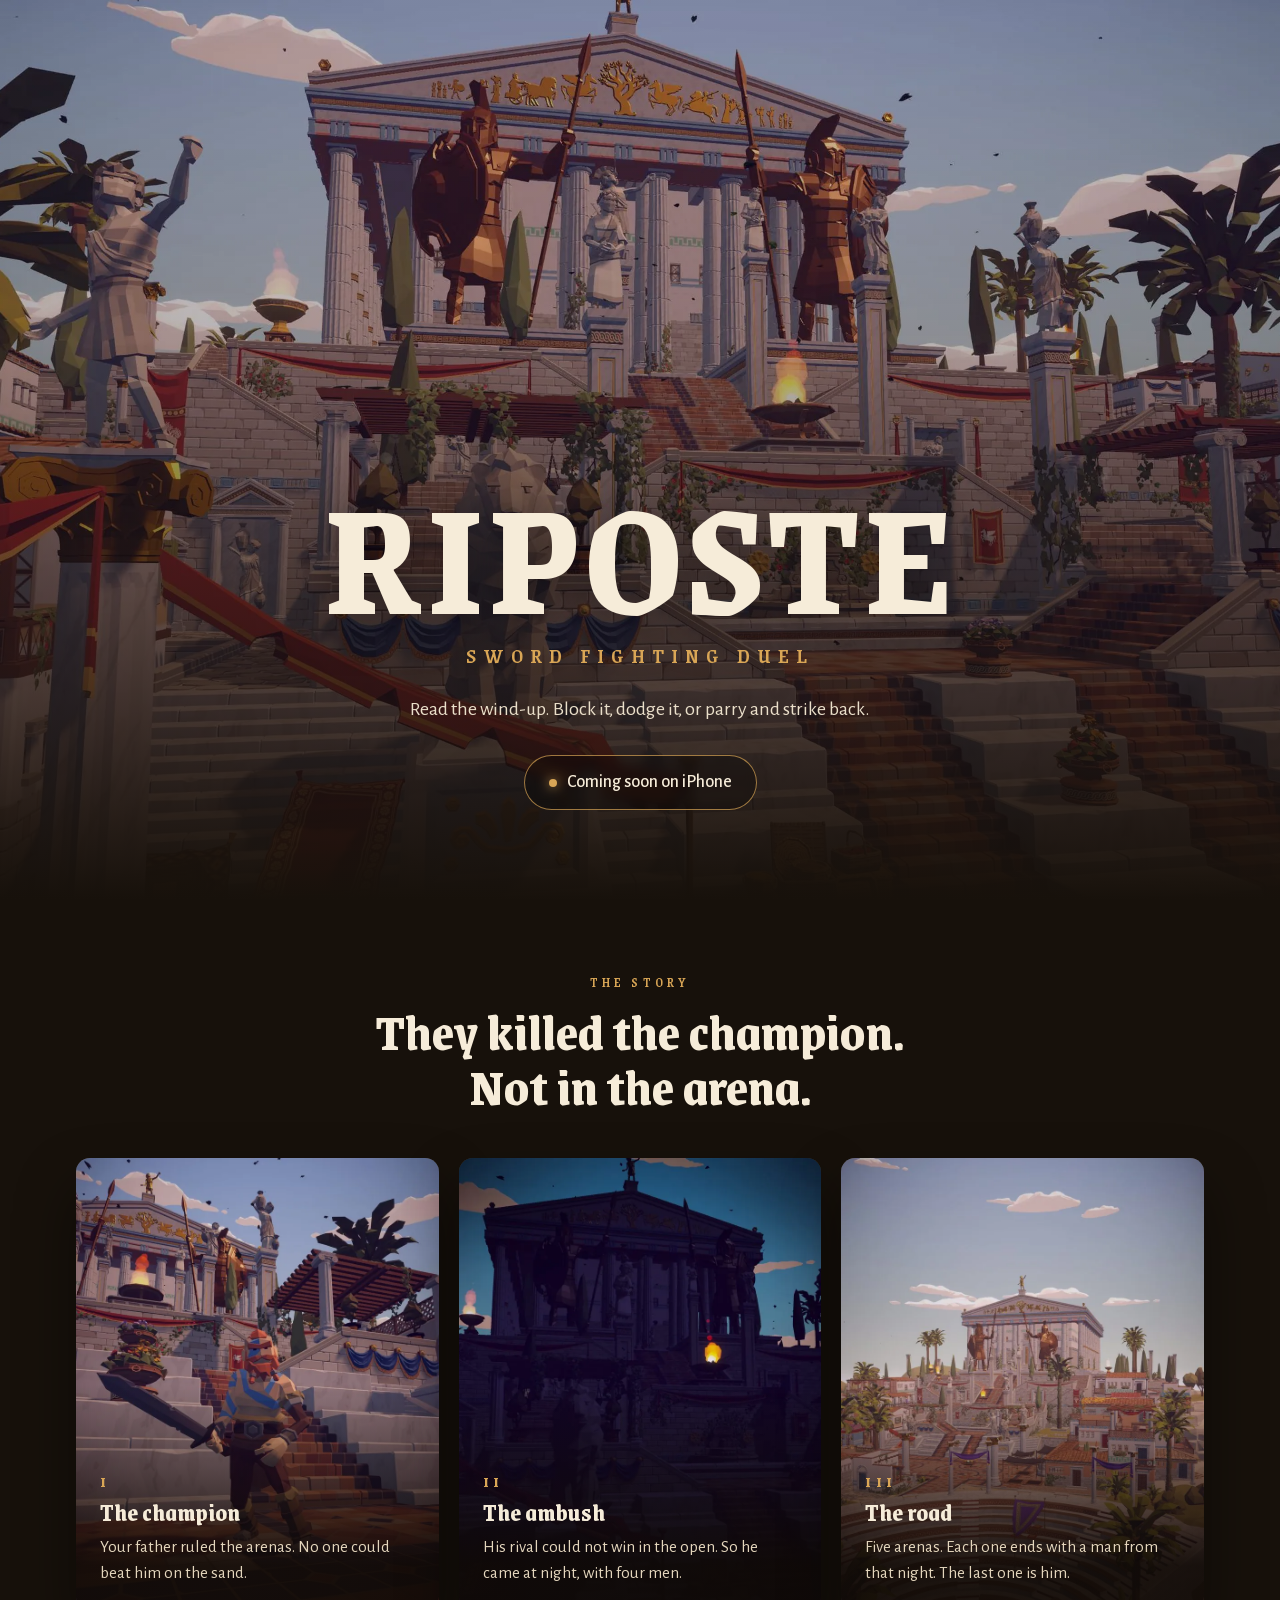
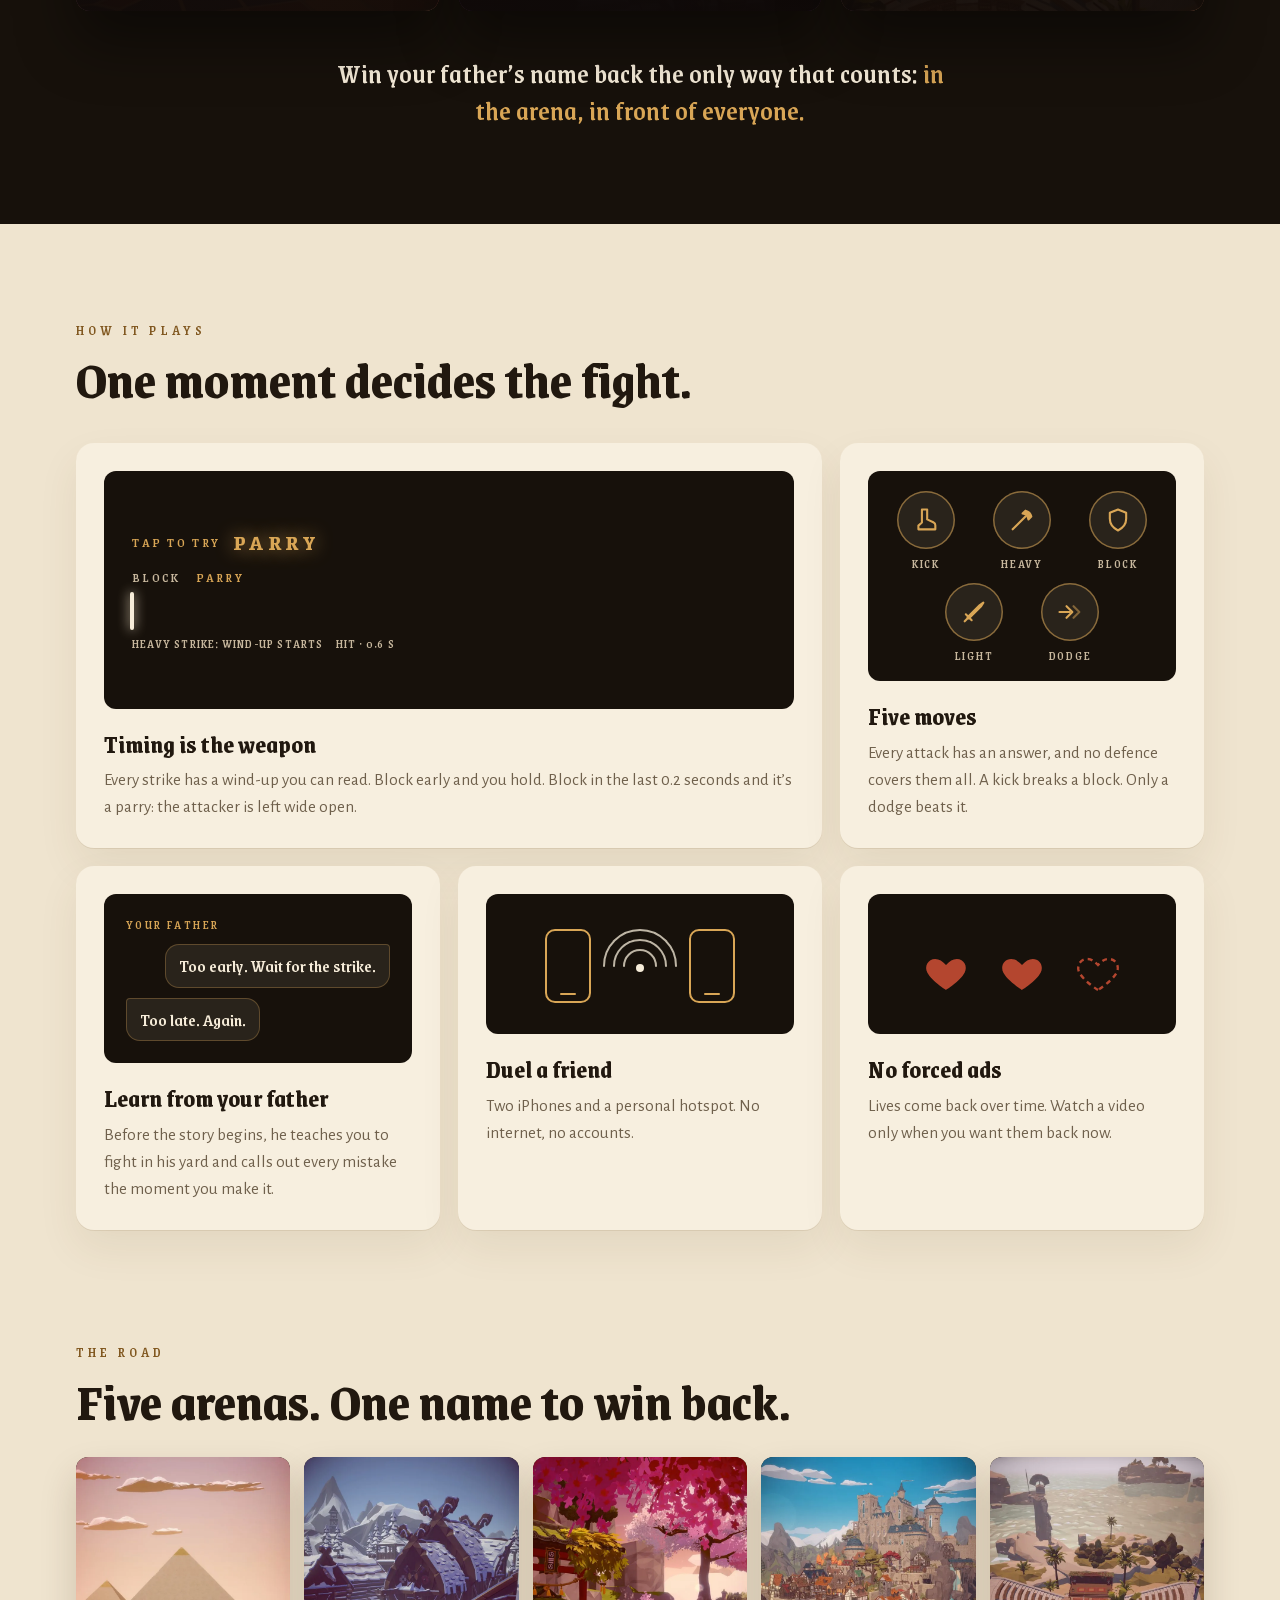
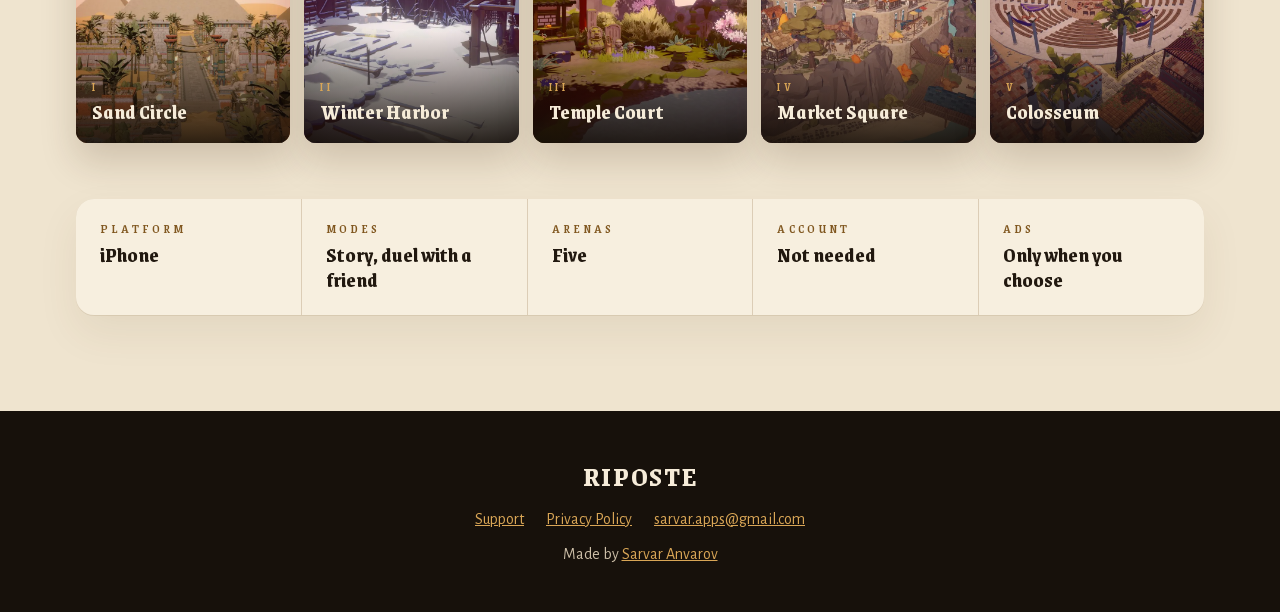
==== riposte/index.html @ 92ae2c5c "Сайт разработчика с папкой на каждое приложение, Riposte переехал в /riposte/ Главная теперь страниц" ====
<!doctype html>
<html lang="en">
<head>
<meta charset="utf-8">
<meta name="viewport" content="width=device-width, initial-scale=1">
<title>Riposte: Sword Fighting Duel</title>
<meta name="description" content="A sword fighting game for iPhone about timing. Read the wind-up, block, dodge or parry, and fight through five arenas.">
<meta name="theme-color" content="#17110b">
<link rel="canonical" href="https://sarvar-anvarov.github.io/riposte/">
<link rel="icon" href="icon-32.png" sizes="32x32" type="image/png">
<link rel="apple-touch-icon" href="icon-180.png">
<meta property="og:type" content="website">
<meta property="og:site_name" content="Riposte">
<meta property="og:title" content="Riposte: Sword Fighting Duel">
<meta property="og:description" content="Read the wind-up. Block it, dodge it, or parry and strike back.">
<meta property="og:url" content="https://sarvar-anvarov.github.io/riposte/">
<meta property="og:image" content="https://sarvar-anvarov.github.io/riposte/img/og.jpg">
<meta property="og:image:width" content="1200">
<meta property="og:image:height" content="630">
<meta name="twitter:card" content="summary_large_image">
<link rel="preload" href="fonts/grenze-latin.woff2" as="font" type="font/woff2" crossorigin>
<link rel="stylesheet" href="riposte.css">
<script type="application/ld+json">
{
  "@context": "https://schema.org",
  "@type": "VideoGame",
  "name": "Riposte: Sword Fighting Duel",
  "description": "A sword fighting game for iPhone about timing. Read the wind-up, block, dodge or parry, and fight through five arenas.",
  "url": "https://sarvar-anvarov.github.io/riposte/",
  "image": "https://sarvar-anvarov.github.io/riposte/img/og.jpg",
  "gamePlatform": "iPhone",
  "operatingSystem": "iOS",
  "applicationCategory": "GameApplication",
  "genre": ["Action", "Fighting"],
  "playMode": ["SinglePlayer", "MultiPlayer"],
  "author": { "@type": "Person", "name": "Sarvar Anvarov", "url": "https://sarvar-anvarov.github.io/" }
}
</script>
<style>
  h2 { font:700 clamp(34px, 4.6vw, 54px)/1.02 var(--display); margin:0; }
  h3 { font:700 25px/1.1 var(--display); margin:0 0 8px; }
  .kicker { font:500 14px var(--display); letter-spacing:.3em; text-transform:uppercase; color:var(--bronze); margin:0 0 12px; }
  .wrap { max-width:1160px; margin:0 auto; padding:0 16px; }

  /* Первый экран */
  .hero { position:relative; isolation:isolate; overflow:hidden; min-height:min(100svh, 920px); display:flex; flex-direction:column;
    justify-content:flex-end; align-items:center; text-align:center; color:var(--cream); padding:0 16px 10vh; background:var(--night); }
  .hero-bg img { position:absolute; inset:0; z-index:-2; width:100%; height:100%; object-fit:cover; object-position:center 30%; }
  .hero::before { content:""; position:absolute; inset:0; z-index:-1;
    background:linear-gradient(180deg, rgba(20,14,8,.05) 0%, rgba(20,14,8,.2) 38%, rgba(23,17,11,.94) 96%, var(--night) 100%); }
  .hero h1 { font:700 clamp(72px, 13vw, 176px)/.85 var(--display); letter-spacing:.03em; margin:0; text-shadow:0 6px 48px rgba(0,0,0,.5); }
  .hero .sub { font:500 clamp(15px, 2vw, 22px) var(--display); letter-spacing:.32em; text-transform:uppercase; color:var(--gold); margin:14px 0 22px; }
  .hero p { max-width:520px; margin:0 auto 30px; font-size:20px; color:#eadfca; }
  .pill { display:inline-flex; gap:10px; align-items:center; padding:12px 24px; border:1px solid rgba(217,166,86,.7); border-radius:999px;
    color:var(--cream); font-weight:500; background:rgba(0,0,0,.28); -webkit-backdrop-filter:blur(6px); backdrop-filter:blur(6px); }
  .pill::before { content:""; width:8px; height:8px; border-radius:50%; background:var(--gold); box-shadow:0 0 12px var(--gold); }

  /* Сюжет: три акта на тёмном */
  .acts { background:var(--night); color:var(--cream); padding:72px 0 96px; }
  .acts .kicker { color:var(--gold); }
  .acts-head { text-align:center; margin-bottom:44px; }
  .row { display:grid; grid-template-columns:repeat(3, 1fr); gap:20px; }
  .act { position:relative; aspect-ratio:4/5; border-radius:14px; overflow:hidden; background:var(--night2);
    box-shadow:0 30px 60px rgba(0,0,0,.45), inset 0 0 0 1px rgba(217,166,86,.18); }
  .act img { position:absolute; inset:0; width:100%; height:100%; object-fit:cover; }
  .act::after { content:""; position:absolute; inset:0; background:linear-gradient(180deg, transparent 50%, rgba(15,10,6,.92) 90%); }
  .act div { position:absolute; z-index:1; left:0; right:0; bottom:0; padding:24px 24px 26px; }
  .act b { display:block; font:700 15px var(--display); letter-spacing:.3em; color:var(--gold); margin-bottom:6px; }
  .act p { margin:0; color:#e4d6bd; font-size:17px; line-height:1.5; }
  .acts-foot { max-width:620px; margin:44px auto 0; text-align:center; font:500 clamp(22px, 2.6vw, 28px)/1.3 var(--display); color:var(--cream); }
  .acts-foot em { font-style:normal; color:var(--gold); }

  /* Как играется: плитки */
  .play { padding:96px 0 40px; }
  .play-head { max-width:640px; margin-bottom:36px; }
  .bento { display:grid; grid-template-columns:repeat(3, 1fr); gap:18px; }
  .tile { position:relative; background:var(--card); border-radius:18px; padding:28px; box-shadow:0 1px 0 rgba(120,90,50,.12), 0 18px 40px rgba(90,60,25,.08);
    display:flex; flex-direction:column; gap:22px; }
  .tile p { margin:0; color:var(--muted); font-size:17px; }
  .span2 { grid-column:span 2; }
  .visual { border-radius:12px; background:var(--night); color:var(--cream); padding:22px; position:relative; overflow:hidden; }

  /* Шкала парирования: сама крутится, а по нажатию становится мини-игрой */
  .meter { display:flex; flex-direction:column; justify-content:center; width:100%; border:0; text-align:left; font:inherit; cursor:pointer;
    -webkit-user-select:none; user-select:none; touch-action:manipulation; -webkit-tap-highlight-color:transparent; }
  .span2 .meter { flex:1; min-height:150px; padding:24px 28px 28px; }
  .meter > span { display:flex; }
  .meter .top { justify-content:space-between; align-items:center; gap:12px; min-height:40px; margin-bottom:6px; }
  .meter .say { align-items:center; gap:8px; font:500 13px var(--display); letter-spacing:.2em; text-transform:uppercase; color:var(--gold); }
  .meter .say::before { content:""; flex:none; width:7px; height:7px; border-radius:50%; background:var(--gold); box-shadow:0 0 10px var(--gold); animation:pulse 1.6s infinite; }
  .meter .labels, .meter .ticks { justify-content:space-between; font:500 13px var(--display); letter-spacing:.18em; text-transform:uppercase; color:var(--mist); }
  .meter .labels span:first-child { width:66.7%; } .meter .labels span:last-child { color:var(--gold); width:33.3%; text-align:center; }
  .bar { position:relative; height:24px; margin:12px 0; border-radius:12px; display:flex; }
  .bar .wind { flex:0 0 66.7%; border-radius:12px 0 0 12px; background:repeating-linear-gradient(-45deg, #3a2e22 0 8px, #30261c 8px 16px); }
  .bar .win { flex:1; border-radius:0 12px 12px 0; background:linear-gradient(90deg, #b27b30, var(--gold)); animation:glow 2.6s infinite; }
  .bar .cursor { position:absolute; top:-7px; bottom:-7px; width:4px; margin-left:-2px; border-radius:2px; background:var(--cream);
    box-shadow:0 0 12px rgba(255,240,210,.9); animation:sweep 2.6s infinite; }
  .meter .ticks { font-size:12px; letter-spacing:.1em; gap:12px; }
  .meter .ticks span { white-space:nowrap; }
  .flash { flex:none; font:700 22px var(--display); letter-spacing:.2em; color:var(--gold); text-shadow:0 0 18px rgba(217,166,86,.8); animation:flash 2.6s infinite; }
  @keyframes sweep { 0% { left:0; } 70% { left:100%; } 100% { left:100%; } }
  @keyframes glow { 0%, 46% { opacity:.5; box-shadow:none; } 50%, 70% { opacity:1; box-shadow:0 0 24px rgba(217,166,86,.85); } 78%, 100% { opacity:.5; box-shadow:none; } }
  @keyframes flash { 0%, 58% { opacity:0; transform:scale(.92); } 63%, 80% { opacity:1; transform:scale(1); } 88%, 100% { opacity:0; } }
  @keyframes pulse { 50% { opacity:.35; } }

  .meter.live .cursor, .meter.live .win, .meter.live .flash { animation:none; }
  .meter.live .cursor { left:0; }
  .meter.live .win { opacity:.5; transition:opacity .1s, box-shadow .1s; }
  .meter.live.open .win { opacity:1; box-shadow:0 0 24px rgba(217,166,86,.85); }
  .meter.live .say { font:500 17px/1.2 var(--display); letter-spacing:.02em; text-transform:none; color:var(--cream); }
  .meter.live .say::before { display:none; }
  .meter.live .flash { opacity:0; transform:scale(.92); transition:opacity .12s, transform .12s; }
  .meter.live .flash.show { opacity:1; transform:none; }
  .flash.block { color:var(--mist); text-shadow:none; }
  .flash.hit { color:#de6448; text-shadow:0 0 18px rgba(180,70,47,.75); }

  .pad { display:grid; grid-template-columns:repeat(6, 1fr); gap:10px 0; justify-items:center; padding:20px 10px 16px; }
  .pad span { grid-column:span 2; display:flex; flex-direction:column; align-items:center; gap:6px; font:500 12px var(--display); letter-spacing:.14em; text-transform:uppercase; color:var(--mist); }
  .pad span.shift { grid-column:2 / span 2; }
  .pad i { width:58px; height:58px; border-radius:50%; display:grid; place-items:center; background:rgba(246,236,217,.08);
    box-shadow:inset 0 0 0 1.5px rgba(217,166,86,.55); color:var(--gold); }
  .pad svg { width:28px; height:28px; }

  .lines { display:flex; flex-direction:column; gap:10px; }
  .lines q { quotes:none; align-self:flex-start; max-width:92%; padding:10px 14px; border-radius:4px 14px 14px 14px; background:rgba(246,236,217,.08);
    box-shadow:inset 0 0 0 1px rgba(217,166,86,.3); font:500 18px/1.3 var(--display); }
  .lines q:nth-child(2) { align-self:flex-end; border-radius:14px 4px 14px 14px; }
  .lines small { font:500 12px var(--display); letter-spacing:.2em; text-transform:uppercase; color:var(--gold); }

  .duel svg, .fair svg { display:block; width:100%; height:96px; }

  /* Арены */
  .arenas { padding:72px 0 56px; }
  .strip { display:grid; grid-template-columns:repeat(5, 1fr); gap:14px; margin-top:28px; }
  .card { position:relative; aspect-ratio:3/4; border-radius:12px; overflow:hidden; color:var(--cream); background:var(--night2);
    box-shadow:0 18px 36px rgba(60,36,10,.18); }
  .card img { width:100%; height:100%; object-fit:cover; display:block; }
  .card span { position:absolute; inset:auto 0 0 0; padding:48px 16px 16px; font:700 21px var(--display); background:linear-gradient(transparent, rgba(20,14,8,.88)); }
  .card small { display:block; font:500 12px var(--display); letter-spacing:.28em; color:var(--gold); }

  /* Коротко об игре */
  .glance { padding:0 0 96px; }
  .glance dl { margin:0; display:grid; grid-template-columns:repeat(5, 1fr); gap:1px; background:rgba(120,90,50,.16); border-radius:18px; overflow:hidden;
    box-shadow:0 1px 0 rgba(120,90,50,.12), 0 18px 40px rgba(90,60,25,.08); }
  .glance dl div { background:var(--card); padding:20px 24px 22px; }
  .glance dt { font:500 13px var(--display); letter-spacing:.24em; text-transform:uppercase; color:var(--bronze); }
  .glance dd { margin:4px 0 0; font:700 21px/1.2 var(--display); }

  .dots { display:none; }

  @media (max-width:900px) {
    .row, .strip { display:flex; overflow-x:auto; scroll-snap-type:x mandatory; gap:14px; padding:0 16px 8px; margin-left:-16px; margin-right:-16px; scrollbar-width:none; }
    .row::-webkit-scrollbar, .strip::-webkit-scrollbar { display:none; }
    .act { flex:0 0 82%; scroll-snap-align:center; }
    .card { flex:0 0 64%; scroll-snap-align:center; }
    .dots { display:flex; justify-content:center; gap:7px; margin-top:14px; }
    .dots i { width:6px; height:6px; border-radius:3px; background:currentColor; opacity:.25; transition:width .2s, opacity .2s; }
    .dots i.on { width:18px; opacity:.8; }
    .bento { grid-template-columns:1fr; }
    .span2 { grid-column:auto; }
    .acts { padding:56px 0 64px; }
    .play { padding:64px 0 24px; }
    .arenas { padding:56px 0 40px; }
    .glance { padding-bottom:64px; }
    .glance dl { grid-template-columns:1fr 1fr; }
    .glance dl div:last-child { grid-column:span 2; }
  }
  @media (max-width:520px) {
    .ticks .wide { display:none; }
  }
  @media (prefers-reduced-motion: reduce) {
    .bar .cursor, .bar .win, .flash, .meter .say::before { animation:none; }
    .bar .cursor { left:85%; } .bar .win { opacity:1; } .flash { opacity:1; }
  }
</style>
</head>
<body>
<header class="hero">
  <picture class="hero-bg">
    <source media="(max-aspect-ratio: 4/5)" srcset="img/hero-tall.webp" width="1080" height="1350">
    <img src="img/hero.webp" alt="" width="2400" height="1350" fetchpriority="high">
  </picture>
  <h1>RIPOSTE</h1>
  <div class="sub">Sword Fighting Duel</div>
  <p>Read the wind-up. Block it, dodge it, or parry and strike back.</p>
  <span class="pill">Coming soon on iPhone</span>
</header>

<main>
<section class="acts">
  <div class="wrap">
    <div class="acts-head">
      <p class="kicker">The story</p>
      <h2>They killed the champion.<br>Not in the arena.</h2>
    </div>
    <div class="row">
      <article class="act"><img src="img/act1.webp" alt="The champion with his sword on the temple steps" width="800" height="1000" loading="lazy"><div><b>I</b><h3>The champion</h3>
        <p>Your father ruled the arenas. No one could beat him on the sand.</p></div></article>
      <article class="act"><img src="img/act2.webp" alt="A temple at night, lit by a single torch" width="800" height="1000" loading="lazy"><div><b>II</b><h3>The ambush</h3>
        <p>His rival could not win in the open. So he came at night, with four men.</p></div></article>
      <article class="act"><img src="img/act3.webp" alt="The city and its temple, seen from the arena stands" width="800" height="1000" loading="lazy"><div><b>III</b><h3>The road</h3>
        <p>Five arenas. Each one ends with a man from that night. The last one is him.</p></div></article>
    </div>
    <p class="acts-foot">Win your father’s name back the only way that counts: <em>in the arena, in front of everyone.</em></p>
  </div>
</section>

<section class="play">
  <div class="wrap">
    <div class="play-head">
      <p class="kicker">How it plays</p>
      <h2>One moment decides the fight.</h2>
    </div>
    <div class="bento">
      <article class="tile span2">
        <button class="visual meter" type="button" aria-label="Try a parry: press when the marker reaches the gold zone">
          <span class="top" aria-hidden="true"><span class="say">Tap to try</span><span class="flash">PARRY</span></span>
          <span class="labels" aria-hidden="true"><span>Block</span><span>Parry</span></span>
          <span class="bar" aria-hidden="true"><i class="wind"></i><i class="win"></i><b class="cursor"></b></span>
          <span class="ticks" aria-hidden="true"><span><span class="wide">Heavy strike: </span>wind-up starts</span><span>Hit · 0.6 s</span></span>
        </button>
        <p class="sr" aria-live="polite"></p>
        <div><h3>Timing is the weapon</h3>
          <p>Every strike has a wind-up you can read. Block early and you hold. Block in the last 0.2 seconds and it’s a parry: the attacker is left wide open.</p></div>
      </article>

      <article class="tile">
        <div class="visual pad" aria-hidden="true">
          <span><i><svg viewBox="0 0 24 24" fill="none" stroke="currentColor" stroke-width="1.8" stroke-linecap="round" stroke-linejoin="round"><path d="M8.5 3h4.5v8.5l5.6 2.7c.9.4 1.4 1.3 1.4 2.3V20H5.5v-3.2l3-2.6z"/></svg></i>Kick</span>
          <span><i><svg viewBox="0 0 24 24" fill="none" stroke="currentColor" stroke-width="1.8" stroke-linecap="round" stroke-linejoin="round"><path d="M4 20 15 9"/><path d="M12.5 6.5 15 4c2.6.6 4.4 2.4 5 5l-2.5 2.5c-.4-2.4-2.6-4.6-5-5z" fill="currentColor"/></svg></i>Heavy</span>
          <span><i><svg viewBox="0 0 24 24" fill="none" stroke="currentColor" stroke-width="1.8" stroke-linejoin="round"><path d="M12 3l7 2.8V11c0 4.6-3 8-7 10-4-2-7-5.4-7-10V5.8z"/></svg></i>Block</span>
          <span class="shift"><i><svg viewBox="0 0 24 24" fill="none" stroke="currentColor" stroke-width="1.8" stroke-linecap="round" stroke-linejoin="round"><path d="M4 20l3-3"/><path d="M6.5 16.5 17 6l3-2-1.9 3.1L7.5 17.5"/><path d="M5 14l5 5"/></svg></i>Light</span>
          <span><i><svg viewBox="0 0 24 24" fill="none" stroke="currentColor" stroke-width="1.8" stroke-linecap="round" stroke-linejoin="round"><path d="M3 12h9"/><path d="M9 7l5 5-5 5"/><path d="M15 7l5 5-5 5" opacity=".5"/></svg></i>Dodge</span>
        </div>
        <div><h3>Five moves</h3>
          <p>Every attack has an answer, and no defence covers them all. A kick breaks a block. Only a dodge beats it.</p></div>
      </article>

      <article class="tile">
        <div class="visual lines" aria-hidden="true">
          <small>Your father</small>
          <q>Too early. Wait for the strike.</q>
          <q>Too late. Again.</q>
        </div>
        <div><h3>Learn from your father</h3>
          <p>Before the story begins, he teaches you to fight in his yard and calls out every mistake the moment you make it.</p></div>
      </article>

      <article class="tile duel">
        <div class="visual" aria-hidden="true">
          <svg viewBox="0 0 240 96" fill="none" stroke-linecap="round">
            <rect x="26" y="14" width="44" height="72" rx="9" stroke="#d9a656" stroke-width="2"/><path d="M41 78h14" stroke="#d9a656" stroke-width="2"/>
            <rect x="170" y="14" width="44" height="72" rx="9" stroke="#d9a656" stroke-width="2"/><path d="M185 78h14" stroke="#d9a656" stroke-width="2"/>
            <path d="M104 50a16 16 0 0 1 32 0M94 50a26 26 0 0 1 52 0M84 50a36 36 0 0 1 72 0" stroke="#f6ecd9" stroke-width="2" opacity=".75"/>
            <circle cx="120" cy="52" r="4" fill="#f6ecd9"/>
          </svg>
        </div>
        <div><h3>Duel a friend</h3>
          <p>Two iPhones and a personal hotspot. No internet, no accounts.</p></div>
      </article>

      <article class="tile fair">
        <div class="visual" aria-hidden="true">
          <svg viewBox="0 0 240 96">
            <g fill="#b4462f">
              <path d="M44 74s-14-8.8-18.6-17.2C22 50.4 26 43 33.2 43c4 0 7.2 2.2 10.8 6 3.6-3.8 6.8-6 10.8-6 7.2 0 11.2 7.4 7.8 13.8C58 65.2 44 74 44 74z"/>
              <path d="M120 74s-14-8.8-18.6-17.2C98 50.4 102 43 109.2 43c4 0 7.2 2.2 10.8 6 3.6-3.8 6.8-6 10.8-6 7.2 0 11.2 7.4 7.8 13.8C134 65.2 120 74 120 74z"/>
            </g>
            <path d="M196 74s-14-8.8-18.6-17.2C174 50.4 178 43 185.2 43c4 0 7.2 2.2 10.8 6 3.6-3.8 6.8-6 10.8-6 7.2 0 11.2 7.4 7.8 13.8C210 65.2 196 74 196 74z" fill="none" stroke="#b4462f" stroke-width="2.4" stroke-dasharray="5 4"/>
          </svg>
        </div>
        <div><h3>No forced ads</h3>
          <p>Lives come back over time. Watch a video only when you want them back now.</p></div>
      </article>
    </div>
  </div>
</section>

<section class="arenas">
  <div class="wrap">
    <p class="kicker">The road</p>
    <h2>Five arenas. One name to win back.</h2>
    <div class="strip">
      <div class="card"><img src="img/arena1.webp" alt="" width="720" height="960" loading="lazy"><span><small>I</small>Sand Circle</span></div>
      <div class="card"><img src="img/arena2.webp" alt="" width="720" height="960" loading="lazy"><span><small>II</small>Winter Harbor</span></div>
      <div class="card"><img src="img/arena3.webp" alt="" width="720" height="960" loading="lazy"><span><small>III</small>Temple Court</span></div>
      <div class="card"><img src="img/arena4.webp" alt="" width="720" height="960" loading="lazy"><span><small>IV</small>Market Square</span></div>
      <div class="card"><img src="img/arena5.webp" alt="" width="720" height="960" loading="lazy"><span><small>V</small>Colosseum</span></div>
    </div>
  </div>
</section>

<section class="glance" aria-label="At a glance">
  <div class="wrap">
    <dl>
      <div><dt>Platform</dt><dd>iPhone</dd></div>
      <div><dt>Modes</dt><dd>Story, duel with a friend</dd></div>
      <div><dt>Arenas</dt><dd>Five</dd></div>
      <div><dt>Account</dt><dd>Not needed</dd></div>
      <div><dt>Ads</dt><dd>Only when you choose</dd></div>
    </dl>
  </div>
</section>
</main>

<footer class="foot">
  <b>RIPOSTE</b>
  <nav><a href="support.html">Support</a><a href="privacy.html">Privacy Policy</a><a href="mailto:sarvar.apps@gmail.com">sarvar.apps@gmail.com</a></nav>
  <p>Made by <a href="/">Sarvar Anvarov</a></p>
</footer>

<script>
// Точки под каруселями на телефоне: какая карточка сейчас в центре
document.querySelectorAll('.row, .strip').forEach(list => {
  const items = [...list.children];
  const dots = document.createElement('div');
  dots.className = 'dots';
  dots.setAttribute('aria-hidden', 'true');
  items.forEach(() => dots.append(document.createElement('i')));
  list.after(dots);
  const mark = i => [...dots.children].forEach((d, k) => d.classList.toggle('on', k === i));
  mark(0);
  const io = new IntersectionObserver(entries => entries.forEach(e => {
    if (e.intersectionRatio >= .75) mark(items.indexOf(e.target));
  }), { root: list, threshold: .75 });
  items.forEach(it => io.observe(it));
});

// Мини-игра на шкале: замах длится 0.6 с, парирование в последние 0.2 с, как в игре
(() => {
  const box = document.querySelector('.meter');
  const cursor = box.querySelector('.cursor');
  const flash = box.querySelector('.flash');
  const say = box.querySelector('.say');
  const live = box.parentElement.querySelector('[aria-live]');
  const WIND = 600, WINDOW = 200, GRACE = 60;
  let state = 'idle', start = 0, raf = 0, timer = 0, streak = 0, idleHits = 0;

  const show = (kind, word, line, spoken) => {
    flash.className = 'flash show ' + kind;
    flash.textContent = word;
    say.textContent = line;
    live.textContent = spoken;
  };

  const next = () => {
    state = 'wait';
    box.classList.remove('open');
    flash.className = 'flash';
    cursor.style.left = '0%';
    timer = setTimeout(strike, 500 + Math.random() * 1000);
  };

  const strike = () => {
    state = 'sweep';
    start = performance.now();
    raf = requestAnimationFrame(tick);
  };

  const tick = now => {
    const t = now - start;
    cursor.style.left = Math.min(t / WIND, 1) * 100 + '%';
    box.classList.toggle('open', t >= WIND - WINDOW);
    if (t > WIND + GRACE) return finish('hit');
    raf = requestAnimationFrame(tick);
  };

  const finish = kind => {
    cancelAnimationFrame(raf);
    state = 'result';
    if (kind === 'parry') {
      streak++; idleHits = 0;
      show('parry', 'PARRY', streak > 1 ? streak + ' in a row. Again.' : 'Good. Again.', 'Parry!');
    } else if (kind === 'block') {
      streak = 0; idleHits = 0;
      show('block', 'BLOCK', 'Too early. Wait for the strike.', 'Blocked, too early for a parry.');
    } else {
      streak = 0;
      show('hit', 'HIT', 'Too late. Again.', 'Hit, too late.');
      if (++idleHits >= 3) return (timer = setTimeout(stop, 1200));
    }
    timer = setTimeout(next, 1200);
  };

  const begin = () => {
    state = 'wait';
    streak = 0; idleHits = 0;
    box.classList.add('live');
    say.textContent = 'Watch the marker.';
    next();
  };

  const stop = () => {
    clearTimeout(timer);
    cancelAnimationFrame(raf);
    state = 'idle';
    box.classList.remove('live', 'open');
    flash.className = 'flash';
    flash.textContent = 'PARRY';
    say.textContent = 'Tap to try';
    cursor.style.left = '';
  };

  const press = () => {
    if (state === 'wait') say.textContent = 'Wait for the strike.';
    else if (state === 'sweep') finish(performance.now() - start >= WIND - WINDOW ? 'parry' : 'block');
  };

  // Старт по click, чтобы прокрутка пальцем не запускала игру; во время игры важна каждая миллисекунда, поэтому pointerdown
  box.addEventListener('click', () => { if (state === 'idle') begin(); });
  box.addEventListener('pointerdown', e => {
    if (state === 'idle' || (e.pointerType === 'mouse' && e.button !== 0)) return;
    press();
  });
  box.addEventListener('keydown', e => {
    if (state === 'idle' || e.repeat || (e.key !== ' ' && e.key !== 'Enter')) return;
    e.preventDefault();
    press();
  });
  new IntersectionObserver(([e]) => { if (!e.isIntersecting && state !== 'idle') stop(); }).observe(box);
})();
</script>
</body>
</html>
---- riposte/riposte.css ----
/* Общее для всех страниц Riposte: шрифты, цвета, подвал, страницы с текстом (поддержка, политика) */

/* Шрифты лежат у нас, а не на Google Fonts: быстрее, и IP посетителей не уходят в Google.
   Grenze без кириллицы: русские буквы в заголовках берутся из Alegreya Sans. */
@font-face { font-family:'Grenze'; font-weight:500 700; font-display:swap; src:url(fonts/grenze-latin.woff2) format('woff2');
  unicode-range:U+0000-00FF, U+0131, U+0152-0153, U+02BB-02BC, U+02C6, U+02DA, U+02DC, U+0304, U+0308, U+0329, U+2000-206F, U+20AC, U+2122, U+2191, U+2193, U+2212, U+2215, U+FEFF, U+FFFD; }
@font-face { font-family:'Alegreya Sans'; font-weight:400; font-display:swap; src:url(fonts/alegreya-sans-400-latin.woff2) format('woff2');
  unicode-range:U+0000-00FF, U+0131, U+0152-0153, U+02BB-02BC, U+02C6, U+02DA, U+02DC, U+0304, U+0308, U+0329, U+2000-206F, U+20AC, U+2122, U+2191, U+2193, U+2212, U+2215, U+FEFF, U+FFFD; }
@font-face { font-family:'Alegreya Sans'; font-weight:500; font-display:swap; src:url(fonts/alegreya-sans-500-latin.woff2) format('woff2');
  unicode-range:U+0000-00FF, U+0131, U+0152-0153, U+02BB-02BC, U+02C6, U+02DA, U+02DC, U+0304, U+0308, U+0329, U+2000-206F, U+20AC, U+2122, U+2191, U+2193, U+2212, U+2215, U+FEFF, U+FFFD; }
@font-face { font-family:'Alegreya Sans'; font-weight:700; font-display:swap; src:url(fonts/alegreya-sans-700-latin.woff2) format('woff2');
  unicode-range:U+0000-00FF, U+0131, U+0152-0153, U+02BB-02BC, U+02C6, U+02DA, U+02DC, U+0304, U+0308, U+0329, U+2000-206F, U+20AC, U+2122, U+2191, U+2193, U+2212, U+2215, U+FEFF, U+FFFD; }
@font-face { font-family:'Alegreya Sans'; font-weight:400; font-display:swap; src:url(fonts/alegreya-sans-400-cyrillic.woff2) format('woff2');
  unicode-range:U+0301, U+0400-045F, U+0490-0491, U+04B0-04B1, U+2116; }
@font-face { font-family:'Alegreya Sans'; font-weight:500; font-display:swap; src:url(fonts/alegreya-sans-500-cyrillic.woff2) format('woff2');
  unicode-range:U+0301, U+0400-045F, U+0490-0491, U+04B0-04B1, U+2116; }
@font-face { font-family:'Alegreya Sans'; font-weight:700; font-display:swap; src:url(fonts/alegreya-sans-700-cyrillic.woff2) format('woff2');
  unicode-range:U+0301, U+0400-045F, U+0490-0491, U+04B0-04B1, U+2116; }

:root { --sand:#efe4cf; --sand2:#e6d6b8; --line:#e2d1b1; --card:#f7efdf; --ink:#21180f; --muted:#6f604c; --bronze:#80571f; --gold:#d9a656;
  --night:#17110b; --night2:#221a12; --cream:#f6ecd9; --mist:#c9b99f; --blood:#b4462f;
  --display:Grenze, "Alegreya Sans", serif; --text:"Alegreya Sans", system-ui, sans-serif; }
* { box-sizing:border-box; }
body { margin:0; background:var(--sand); color:var(--ink); font:18px/1.6 var(--text); }
a { color:inherit; }
:focus-visible { outline:2px solid var(--gold); outline-offset:3px; }
.sr { position:absolute; width:1px; height:1px; overflow:hidden; clip:rect(0 0 0 0); white-space:nowrap; }

/* Подвал */
.foot { background:var(--night); color:#cdbfa8; text-align:center; padding:44px 16px; font-size:16px; }
.foot b { font:700 28px var(--display); color:var(--cream); display:block; margin-bottom:10px; letter-spacing:.06em; }
.foot nav { display:flex; flex-wrap:wrap; justify-content:center; gap:4px 22px; }
.foot a { color:var(--gold); }
.foot p { margin:10px 0 0; }

/* Страницы с текстом */
.doc { line-height:1.65; }
.topbar { background:var(--night); padding:18px 16px; text-align:center; }
.topbar a { font:700 24px var(--display); letter-spacing:.08em; color:var(--cream); text-decoration:none; }
.doc main { max-width:720px; margin:0 auto; padding:48px 16px 72px; }
.doc main a { color:var(--bronze); }
.doc h1 { font:700 clamp(34px, 6vw, 48px)/1.05 var(--display); margin:0 0 6px; }
.doc h2 { font:700 24px/1.2 var(--display); margin:36px 0 8px; }
.doc h3 { font:700 19px/1.3 var(--text); margin:28px 0 4px; }
.doc p, .doc li { margin:8px 0; }
.doc ul, .doc ol { padding-left:22px; }
.doc hr { border:0; border-top:1px solid var(--line); margin:64px 0; }
.meta { color:var(--muted); margin:0 0 6px; }
.lang { font:500 14px var(--display); letter-spacing:.24em; text-transform:uppercase; margin:0 0 32px; }
.box { background:var(--card); border-radius:14px; padding:18px 22px; margin:24px 0 8px; box-shadow:0 1px 0 rgba(120,90,50,.12), 0 14px 32px rgba(90,60,25,.07); }
.box p { margin:4px 0; }
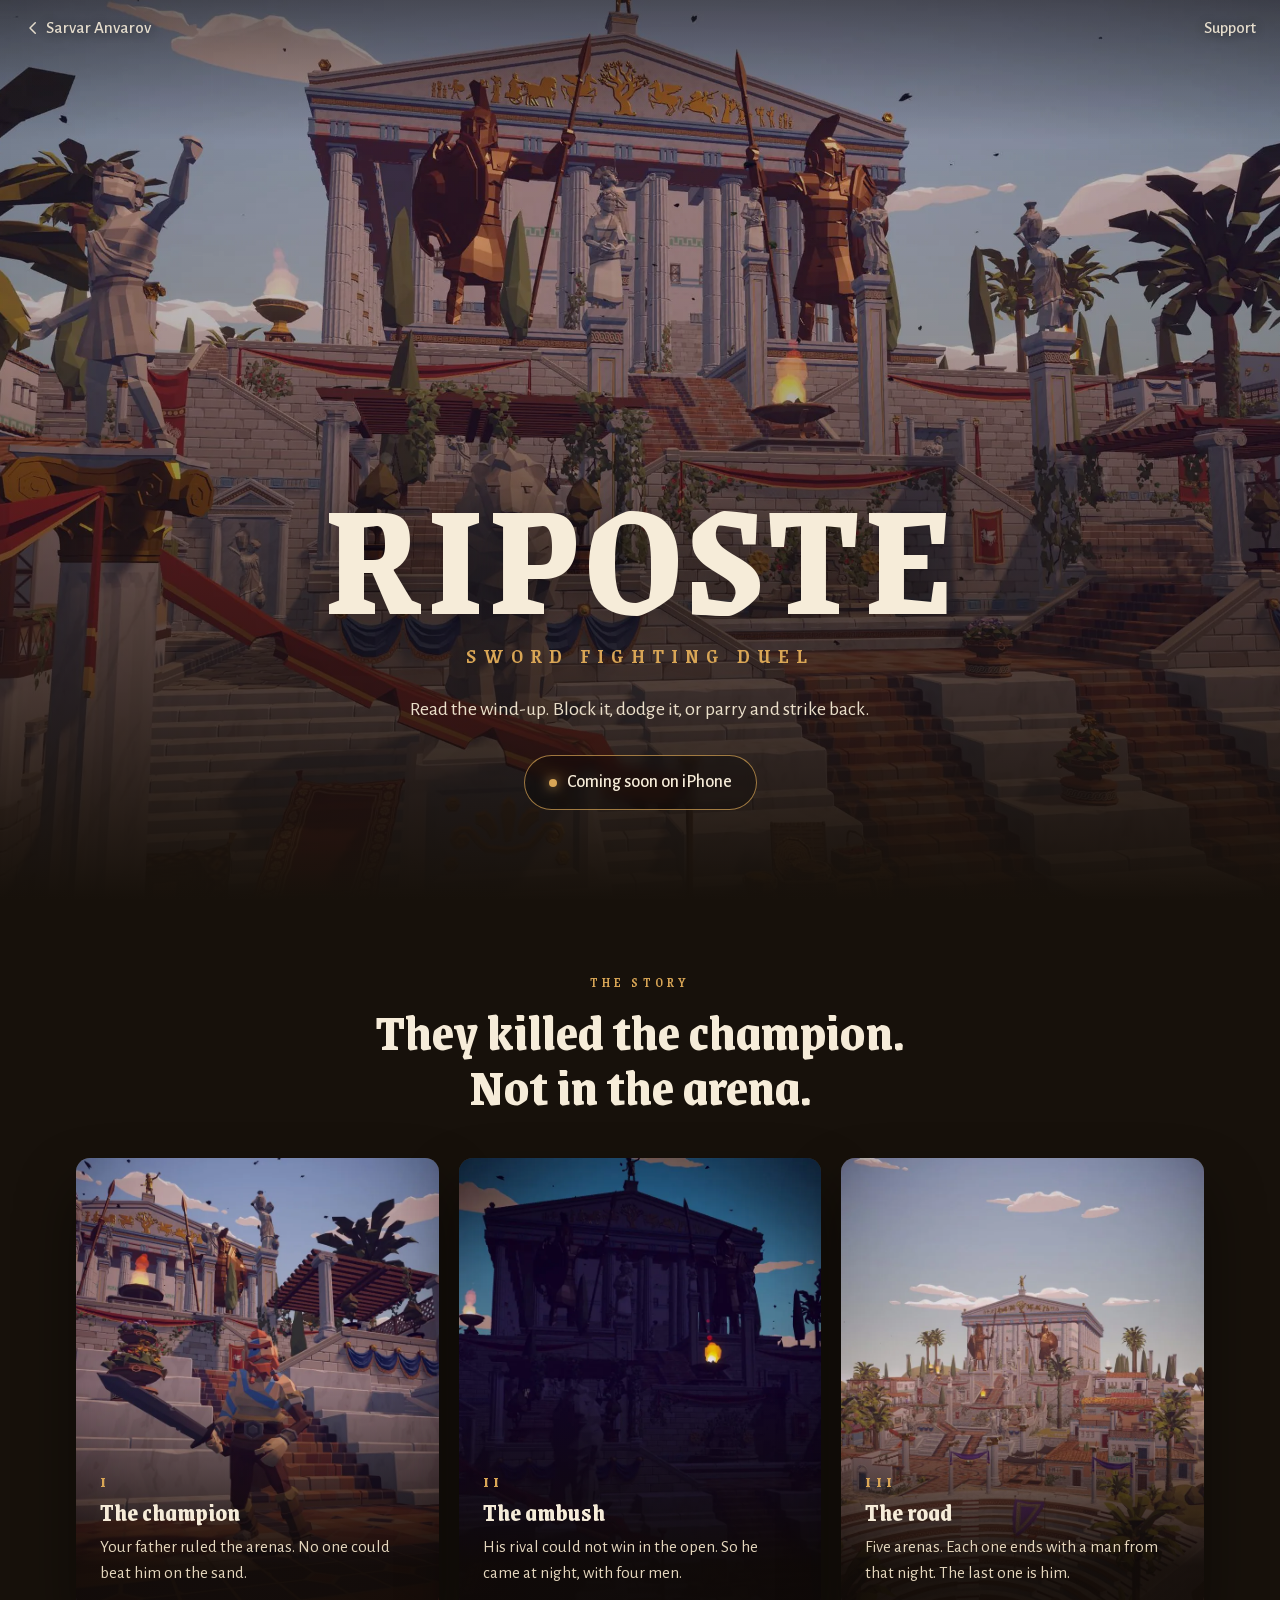
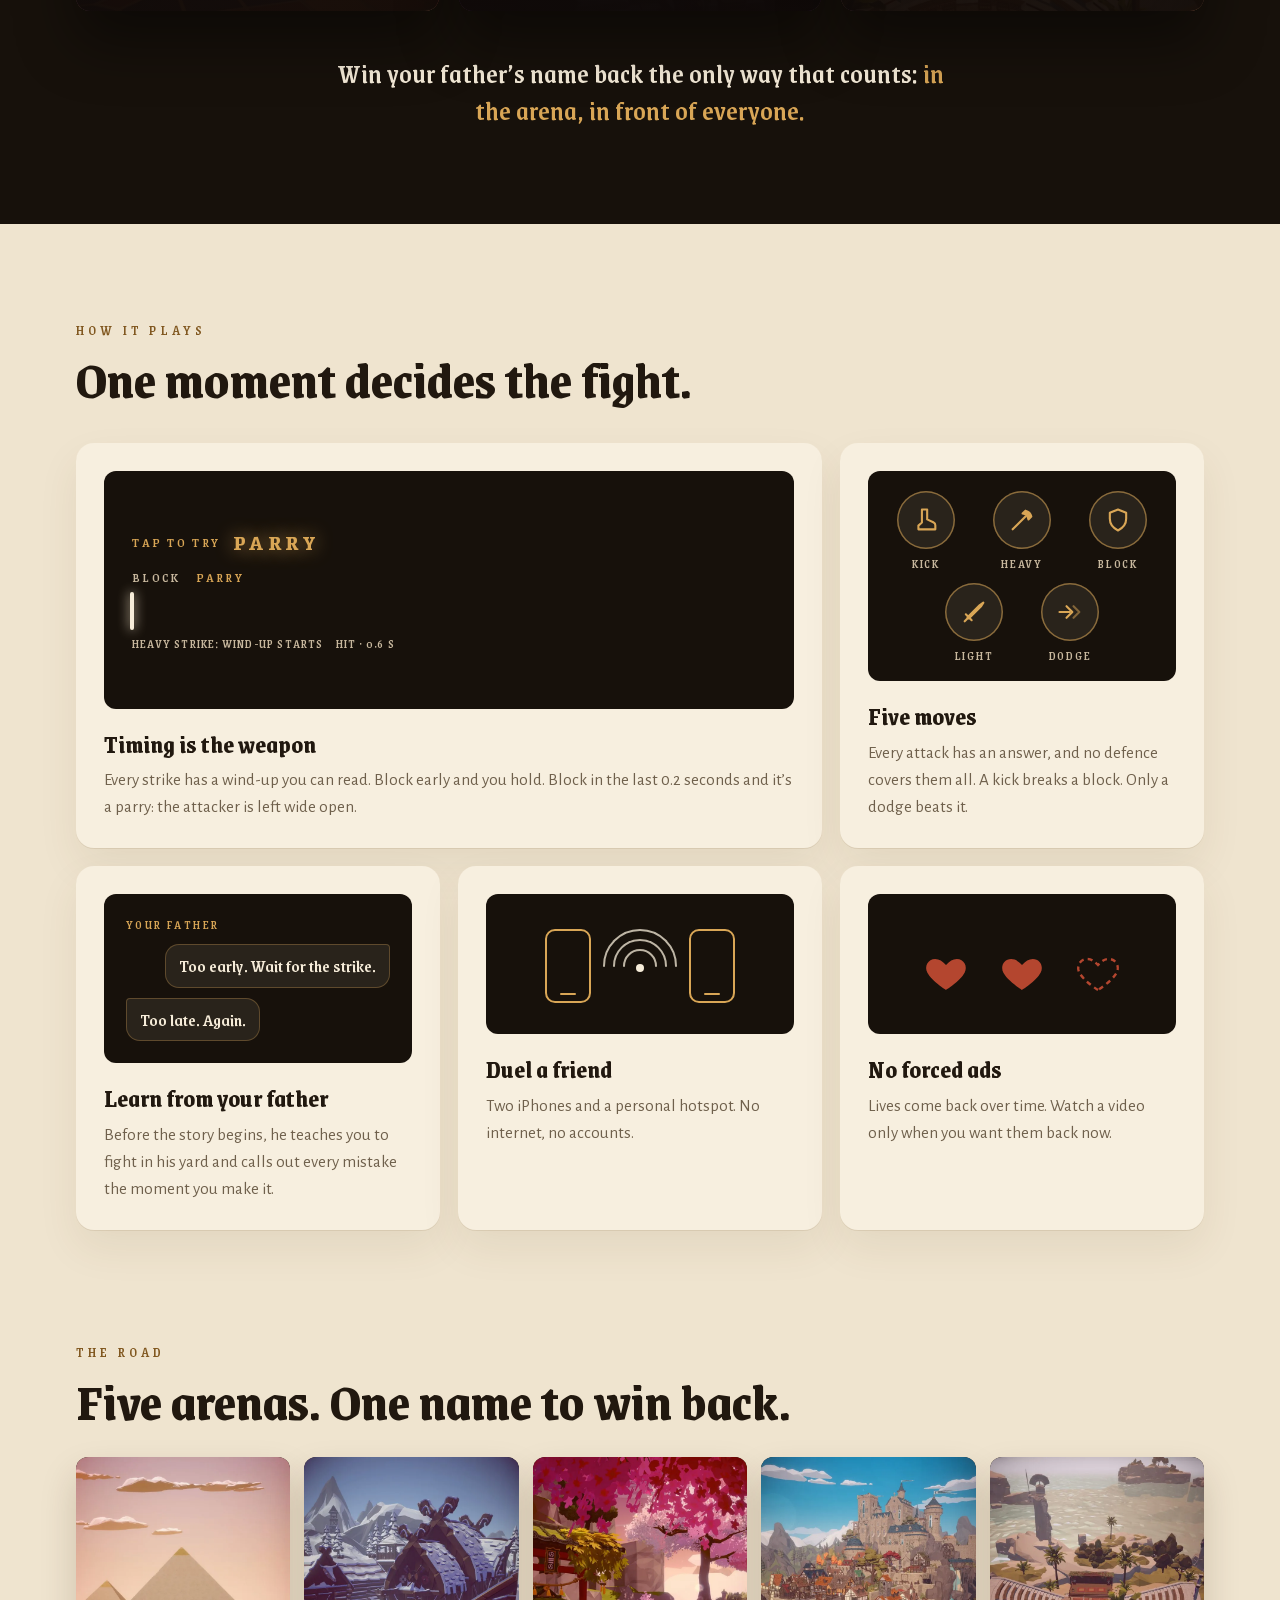
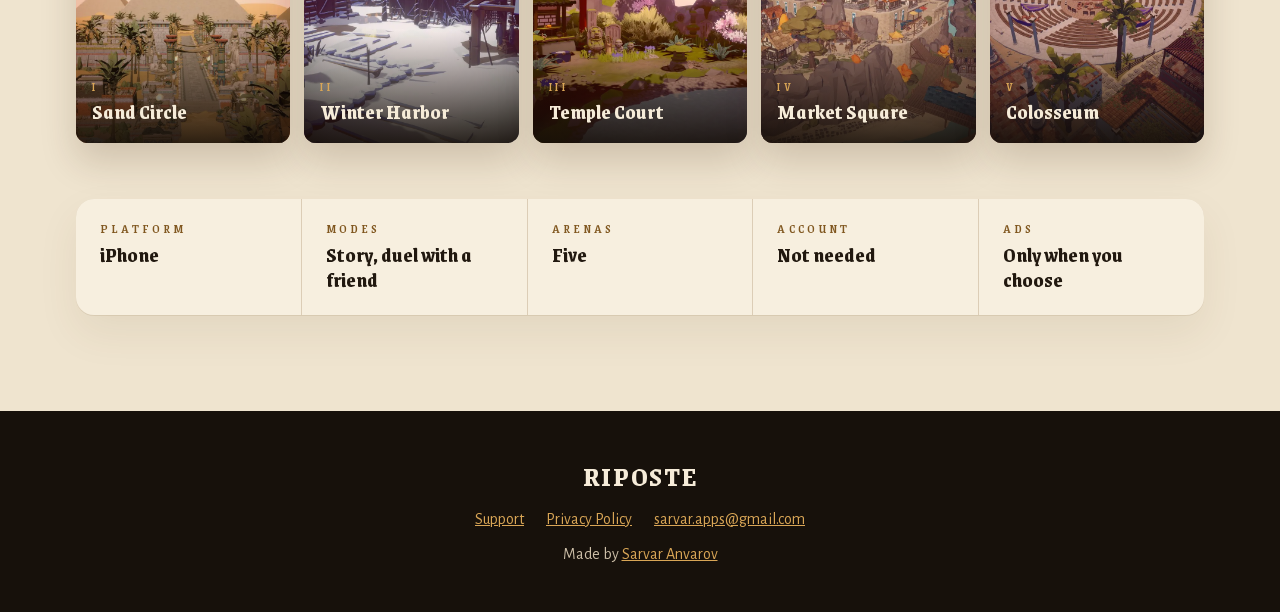
==== commit dda5bdc6: "Порядок в файлах, ссылки на главную со страниц игры, почта по одному разу - убраны README и заготовк" ====
--- a/riposte/index.html
+++ b/riposte/index.html
@@ -7,19 +7,19 @@
 <meta name="description" content="A sword fighting game for iPhone about timing. Read the wind-up, block, dodge or parry, and fight through five arenas.">
 <meta name="theme-color" content="#17110b">
 <link rel="canonical" href="https://sarvar-anvarov.github.io/riposte/">
-<link rel="icon" href="icon-32.png" sizes="32x32" type="image/png">
-<link rel="apple-touch-icon" href="icon-180.png">
+<link rel="icon" href="assets/icon-32.png" sizes="32x32" type="image/png">
+<link rel="apple-touch-icon" href="assets/icon-180.png">
 <meta property="og:type" content="website">
 <meta property="og:site_name" content="Riposte">
 <meta property="og:title" content="Riposte: Sword Fighting Duel">
 <meta property="og:description" content="Read the wind-up. Block it, dodge it, or parry and strike back.">
 <meta property="og:url" content="https://sarvar-anvarov.github.io/riposte/">
-<meta property="og:image" content="https://sarvar-anvarov.github.io/riposte/img/og.jpg">
+<meta property="og:image" content="https://sarvar-anvarov.github.io/riposte/assets/img/og.jpg">
 <meta property="og:image:width" content="1200">
 <meta property="og:image:height" content="630">
 <meta name="twitter:card" content="summary_large_image">
-<link rel="preload" href="fonts/grenze-latin.woff2" as="font" type="font/woff2" crossorigin>
-<link rel="stylesheet" href="riposte.css">
+<link rel="preload" href="assets/fonts/grenze-latin.woff2" as="font" type="font/woff2" crossorigin>
+<link rel="stylesheet" href="assets/riposte.css">
 <script type="application/ld+json">
 {
   "@context": "https://schema.org",
@@ -27,7 +27,7 @@
   "name": "Riposte: Sword Fighting Duel",
   "description": "A sword fighting game for iPhone about timing. Read the wind-up, block, dodge or parry, and fight through five arenas.",
   "url": "https://sarvar-anvarov.github.io/riposte/",
-  "image": "https://sarvar-anvarov.github.io/riposte/img/og.jpg",
+  "image": "https://sarvar-anvarov.github.io/riposte/assets/img/og.jpg",
   "gamePlatform": "iPhone",
   "operatingSystem": "iOS",
   "applicationCategory": "GameApplication",
@@ -47,7 +47,13 @@
     justify-content:flex-end; align-items:center; text-align:center; color:var(--cream); padding:0 16px 10vh; background:var(--night); }
   .hero-bg img { position:absolute; inset:0; z-index:-2; width:100%; height:100%; object-fit:cover; object-position:center 30%; }
   .hero::before { content:""; position:absolute; inset:0; z-index:-1;
-    background:linear-gradient(180deg, rgba(20,14,8,.05) 0%, rgba(20,14,8,.2) 38%, rgba(23,17,11,.94) 96%, var(--night) 100%); }
+    background:linear-gradient(180deg, rgba(20,14,8,.5) 0, rgba(20,14,8,0) 140px),
+      linear-gradient(180deg, rgba(20,14,8,.05) 0%, rgba(20,14,8,.2) 38%, rgba(23,17,11,.94) 96%, var(--night) 100%); }
+  .hero-nav { position:absolute; top:0; left:0; right:0; display:flex; justify-content:space-between; align-items:center; padding:18px 24px;
+    font:500 17px/1.2 var(--text); }
+  .hero-nav a { display:inline-flex; align-items:center; gap:4px; color:var(--cream); text-decoration:none; opacity:.9; text-shadow:0 1px 12px rgba(0,0,0,.6); }
+  .hero-nav a:hover { opacity:1; }
+  .hero-nav svg { width:18px; height:18px; }
   .hero h1 { font:700 clamp(72px, 13vw, 176px)/.85 var(--display); letter-spacing:.03em; margin:0; text-shadow:0 6px 48px rgba(0,0,0,.5); }
   .hero .sub { font:500 clamp(15px, 2vw, 22px) var(--display); letter-spacing:.32em; text-transform:uppercase; color:var(--gold); margin:14px 0 22px; }
   .hero p { max-width:520px; margin:0 auto 30px; font-size:20px; color:#eadfca; }
@@ -176,9 +182,13 @@
 </head>
 <body>
 <header class="hero">
+  <nav class="hero-nav" aria-label="Site">
+    <a href="/"><svg viewBox="0 0 24 24" fill="none" stroke="currentColor" stroke-width="2" stroke-linecap="round" stroke-linejoin="round" aria-hidden="true"><path d="M15 5l-7 7 7 7"/></svg>Sarvar Anvarov</a>
+    <a href="support.html">Support</a>
+  </nav>
   <picture class="hero-bg">
-    <source media="(max-aspect-ratio: 4/5)" srcset="img/hero-tall.webp" width="1080" height="1350">
-    <img src="img/hero.webp" alt="" width="2400" height="1350" fetchpriority="high">
+    <source media="(max-aspect-ratio: 4/5)" srcset="assets/img/hero-tall.webp" width="1080" height="1350">
+    <img src="assets/img/hero.webp" alt="" width="2400" height="1350" fetchpriority="high">
   </picture>
   <h1>RIPOSTE</h1>
   <div class="sub">Sword Fighting Duel</div>
@@ -194,11 +204,11 @@
       <h2>They killed the champion.<br>Not in the arena.</h2>
     </div>
     <div class="row">
-      <article class="act"><img src="img/act1.webp" alt="The champion with his sword on the temple steps" width="800" height="1000" loading="lazy"><div><b>I</b><h3>The champion</h3>
+      <article class="act"><img src="assets/img/act1.webp" alt="The champion with his sword on the temple steps" width="800" height="1000" loading="lazy"><div><b>I</b><h3>The champion</h3>
         <p>Your father ruled the arenas. No one could beat him on the sand.</p></div></article>
-      <article class="act"><img src="img/act2.webp" alt="A temple at night, lit by a single torch" width="800" height="1000" loading="lazy"><div><b>II</b><h3>The ambush</h3>
+      <article class="act"><img src="assets/img/act2.webp" alt="A temple at night, lit by a single torch" width="800" height="1000" loading="lazy"><div><b>II</b><h3>The ambush</h3>
         <p>His rival could not win in the open. So he came at night, with four men.</p></div></article>
-      <article class="act"><img src="img/act3.webp" alt="The city and its temple, seen from the arena stands" width="800" height="1000" loading="lazy"><div><b>III</b><h3>The road</h3>
+      <article class="act"><img src="assets/img/act3.webp" alt="The city and its temple, seen from the arena stands" width="800" height="1000" loading="lazy"><div><b>III</b><h3>The road</h3>
         <p>Five arenas. Each one ends with a man from that night. The last one is him.</p></div></article>
     </div>
     <p class="acts-foot">Win your father’s name back the only way that counts: <em>in the arena, in front of everyone.</em></p>
@@ -281,11 +291,11 @@
     <p class="kicker">The road</p>
     <h2>Five arenas. One name to win back.</h2>
     <div class="strip">
-      <div class="card"><img src="img/arena1.webp" alt="" width="720" height="960" loading="lazy"><span><small>I</small>Sand Circle</span></div>
-      <div class="card"><img src="img/arena2.webp" alt="" width="720" height="960" loading="lazy"><span><small>II</small>Winter Harbor</span></div>
-      <div class="card"><img src="img/arena3.webp" alt="" width="720" height="960" loading="lazy"><span><small>III</small>Temple Court</span></div>
-      <div class="card"><img src="img/arena4.webp" alt="" width="720" height="960" loading="lazy"><span><small>IV</small>Market Square</span></div>
-      <div class="card"><img src="img/arena5.webp" alt="" width="720" height="960" loading="lazy"><span><small>V</small>Colosseum</span></div>
+      <div class="card"><img src="assets/img/arena1.webp" alt="" width="720" height="960" loading="lazy"><span><small>I</small>Sand Circle</span></div>
+      <div class="card"><img src="assets/img/arena2.webp" alt="" width="720" height="960" loading="lazy"><span><small>II</small>Winter Harbor</span></div>
+      <div class="card"><img src="assets/img/arena3.webp" alt="" width="720" height="960" loading="lazy"><span><small>III</small>Temple Court</span></div>
+      <div class="card"><img src="assets/img/arena4.webp" alt="" width="720" height="960" loading="lazy"><span><small>IV</small>Market Square</span></div>
+      <div class="card"><img src="assets/img/arena5.webp" alt="" width="720" height="960" loading="lazy"><span><small>V</small>Colosseum</span></div>
     </div>
   </div>
 </section>
--- a/riposte/assets/riposte.css
+++ b/riposte/assets/riposte.css
@@ -0,0 +1,56 @@
+/* Общее для всех страниц Riposte: шрифты, цвета, подвал, страницы с текстом (поддержка, политика) */
+
+/* Шрифты лежат у нас, а не на Google Fonts: быстрее, и IP посетителей не уходят в Google.
+   Grenze без кириллицы: русские буквы в заголовках берутся из Alegreya Sans. */
+@font-face { font-family:'Grenze'; font-weight:500 700; font-display:swap; src:url(fonts/grenze-latin.woff2) format('woff2');
+  unicode-range:U+0000-00FF, U+0131, U+0152-0153, U+02BB-02BC, U+02C6, U+02DA, U+02DC, U+0304, U+0308, U+0329, U+2000-206F, U+20AC, U+2122, U+2191, U+2193, U+2212, U+2215, U+FEFF, U+FFFD; }
+@font-face { font-family:'Alegreya Sans'; font-weight:400; font-display:swap; src:url(fonts/alegreya-sans-400-latin.woff2) format('woff2');
+  unicode-range:U+0000-00FF, U+0131, U+0152-0153, U+02BB-02BC, U+02C6, U+02DA, U+02DC, U+0304, U+0308, U+0329, U+2000-206F, U+20AC, U+2122, U+2191, U+2193, U+2212, U+2215, U+FEFF, U+FFFD; }
+@font-face { font-family:'Alegreya Sans'; font-weight:500; font-display:swap; src:url(fonts/alegreya-sans-500-latin.woff2) format('woff2');
+  unicode-range:U+0000-00FF, U+0131, U+0152-0153, U+02BB-02BC, U+02C6, U+02DA, U+02DC, U+0304, U+0308, U+0329, U+2000-206F, U+20AC, U+2122, U+2191, U+2193, U+2212, U+2215, U+FEFF, U+FFFD; }
+@font-face { font-family:'Alegreya Sans'; font-weight:700; font-display:swap; src:url(fonts/alegreya-sans-700-latin.woff2) format('woff2');
+  unicode-range:U+0000-00FF, U+0131, U+0152-0153, U+02BB-02BC, U+02C6, U+02DA, U+02DC, U+0304, U+0308, U+0329, U+2000-206F, U+20AC, U+2122, U+2191, U+2193, U+2212, U+2215, U+FEFF, U+FFFD; }
+@font-face { font-family:'Alegreya Sans'; font-weight:400; font-display:swap; src:url(fonts/alegreya-sans-400-cyrillic.woff2) format('woff2');
+  unicode-range:U+0301, U+0400-045F, U+0490-0491, U+04B0-04B1, U+2116; }
+@font-face { font-family:'Alegreya Sans'; font-weight:500; font-display:swap; src:url(fonts/alegreya-sans-500-cyrillic.woff2) format('woff2');
+  unicode-range:U+0301, U+0400-045F, U+0490-0491, U+04B0-04B1, U+2116; }
+@font-face { font-family:'Alegreya Sans'; font-weight:700; font-display:swap; src:url(fonts/alegreya-sans-700-cyrillic.woff2) format('woff2');
+  unicode-range:U+0301, U+0400-045F, U+0490-0491, U+04B0-04B1, U+2116; }
+
+:root { --sand:#efe4cf; --sand2:#e6d6b8; --line:#e2d1b1; --card:#f7efdf; --ink:#21180f; --muted:#6f604c; --bronze:#80571f; --gold:#d9a656;
+  --night:#17110b; --night2:#221a12; --cream:#f6ecd9; --mist:#c9b99f; --blood:#b4462f;
+  --display:Grenze, "Alegreya Sans", serif; --text:"Alegreya Sans", system-ui, sans-serif; }
+* { box-sizing:border-box; }
+body { margin:0; background:var(--sand); color:var(--ink); font:18px/1.6 var(--text); }
+a { color:inherit; }
+:focus-visible { outline:2px solid var(--gold); outline-offset:3px; }
+.sr { position:absolute; width:1px; height:1px; overflow:hidden; clip:rect(0 0 0 0); white-space:nowrap; }
+
+/* Подвал */
+.foot { background:var(--night); color:#cdbfa8; text-align:center; padding:44px 16px; font-size:16px; }
+.foot b { font:700 28px var(--display); color:var(--cream); display:block; margin-bottom:10px; letter-spacing:.06em; }
+.foot nav { display:flex; flex-wrap:wrap; justify-content:center; gap:4px 22px; }
+.foot a { color:var(--gold); }
+.foot p { margin:10px 0 0; }
+
+/* Страницы с текстом */
+.doc { line-height:1.65; }
+/* Шапка: путь «главная разработчика / игра» */
+.topbar { background:var(--night); padding:16px; }
+.topbar nav { max-width:688px; margin:0 auto; display:flex; align-items:center; gap:12px; font:500 17px/1.2 var(--text); color:var(--mist); }
+.topbar a { color:var(--cream); text-decoration:none; }
+.topbar a:first-child { opacity:.85; }
+.topbar a:hover { opacity:1; }
+.topbar .brand { font:700 24px var(--display); letter-spacing:.08em; }
+.doc main { max-width:720px; margin:0 auto; padding:48px 16px 72px; }
+.doc main a { color:var(--bronze); }
+.doc h1 { font:700 clamp(34px, 6vw, 48px)/1.05 var(--display); margin:0 0 6px; }
+.doc h2 { font:700 24px/1.2 var(--display); margin:36px 0 8px; }
+.doc h3 { font:700 19px/1.3 var(--text); margin:28px 0 4px; }
+.doc p, .doc li { margin:8px 0; }
+.doc ul, .doc ol { padding-left:22px; }
+.doc hr { border:0; border-top:1px solid var(--line); margin:64px 0; }
+.meta { color:var(--muted); margin:0 0 6px; }
+.lang { font:500 14px var(--display); letter-spacing:.24em; text-transform:uppercase; margin:0 0 32px; }
+.box { background:var(--card); border-radius:14px; padding:18px 22px; margin:24px 0 8px; box-shadow:0 1px 0 rgba(120,90,50,.12), 0 14px 32px rgba(90,60,25,.07); }
+.box p { margin:4px 0; }
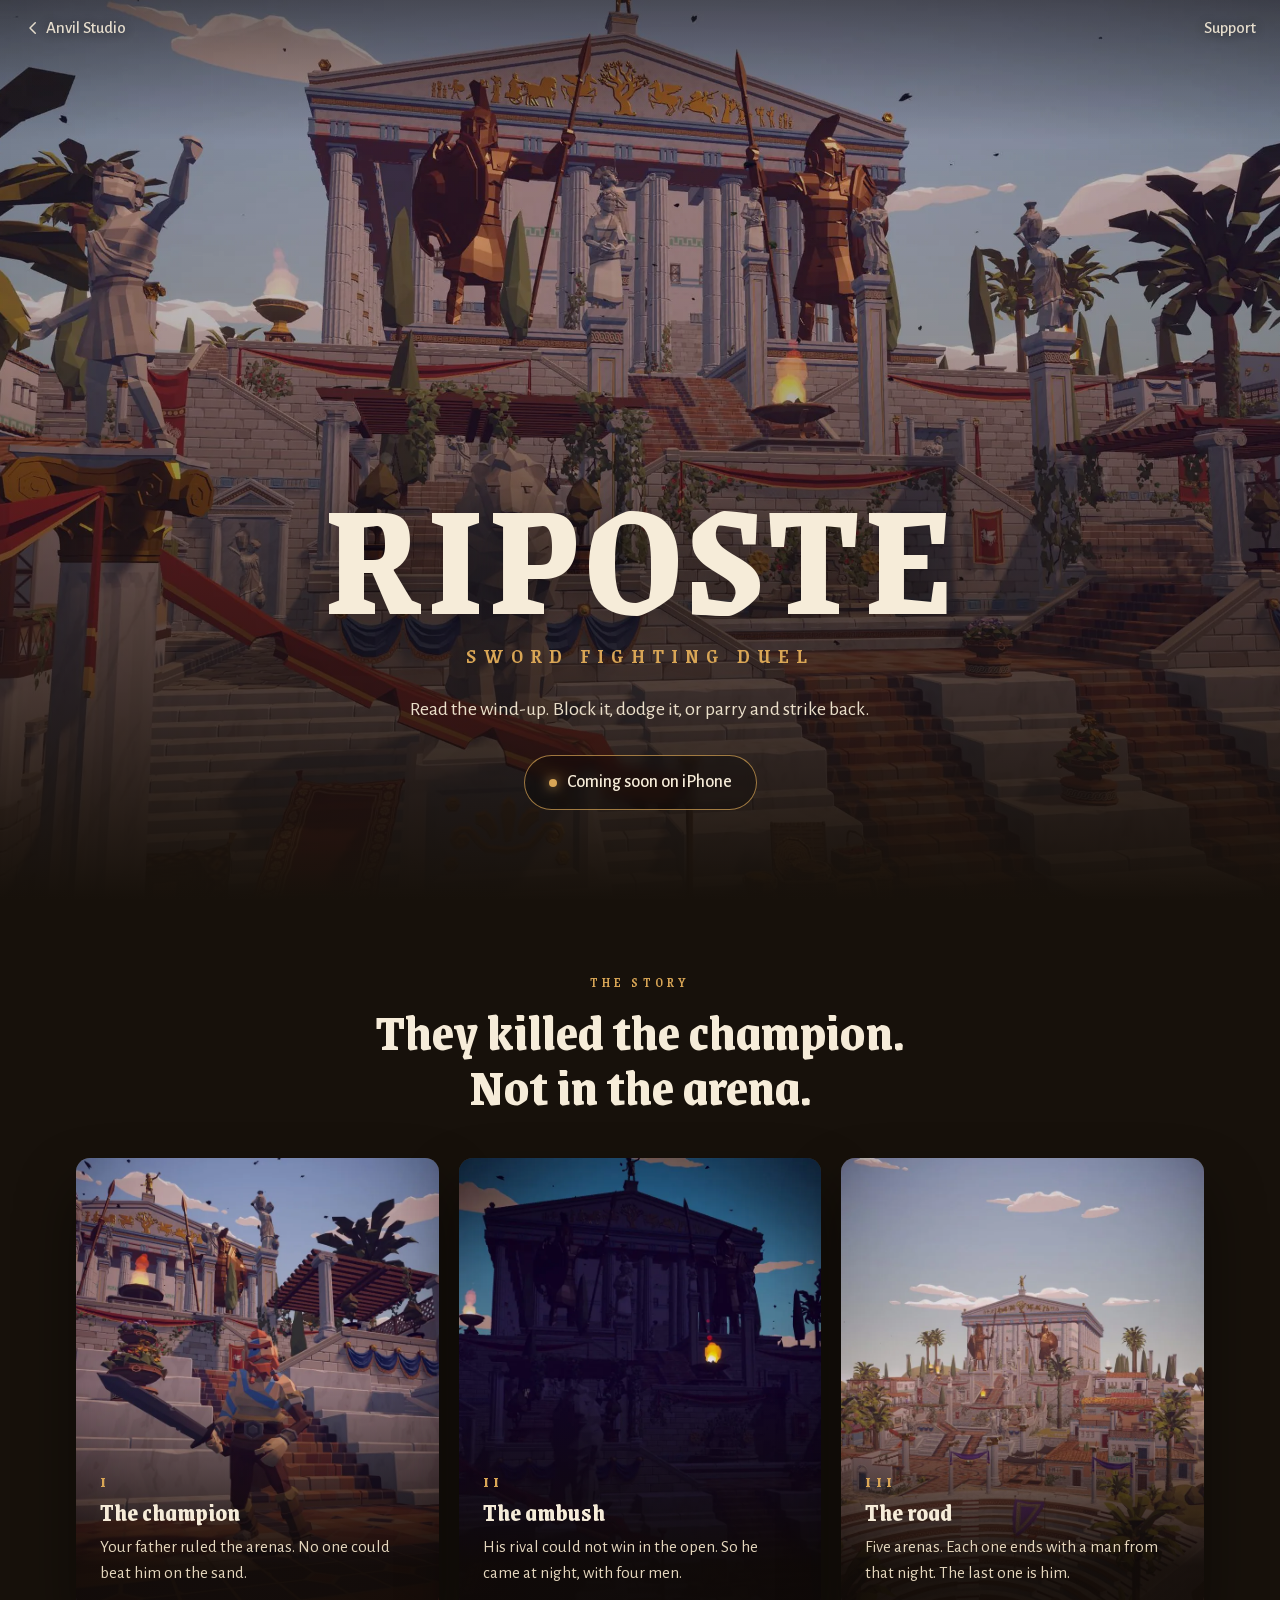
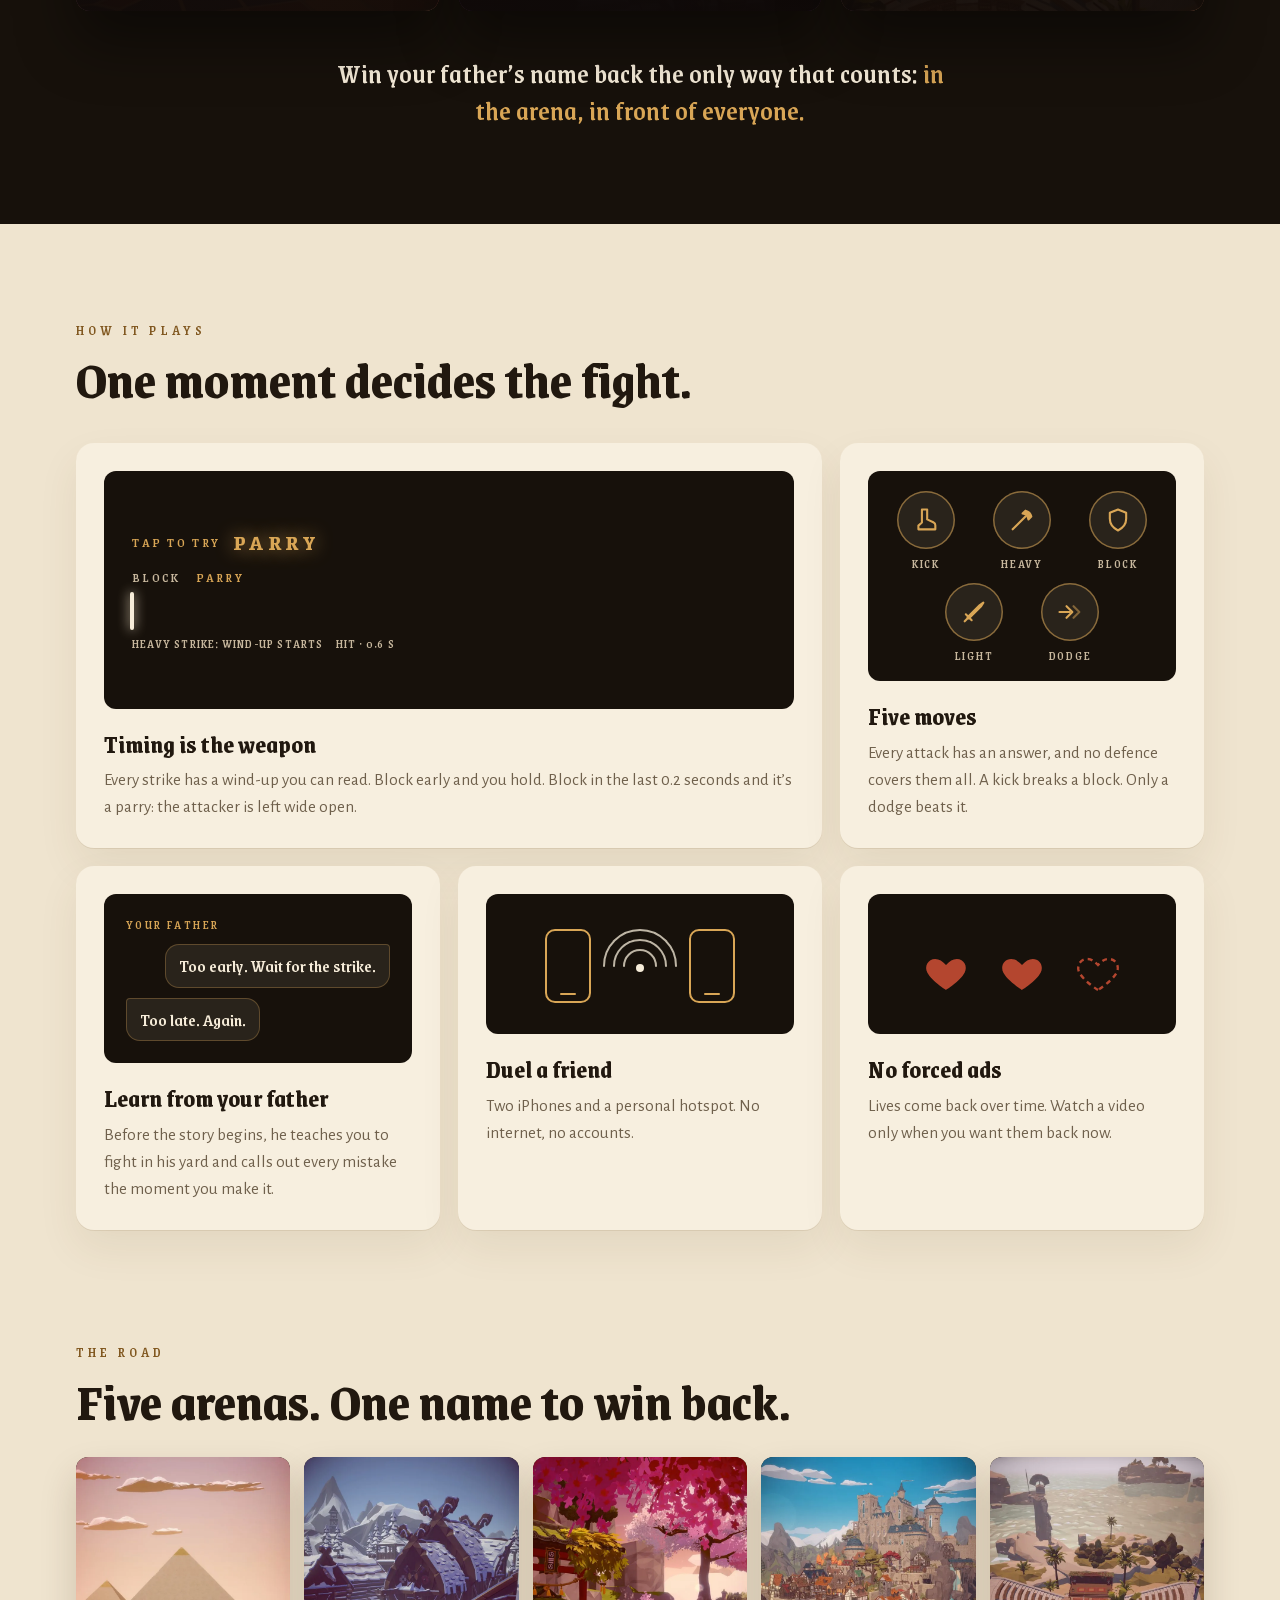
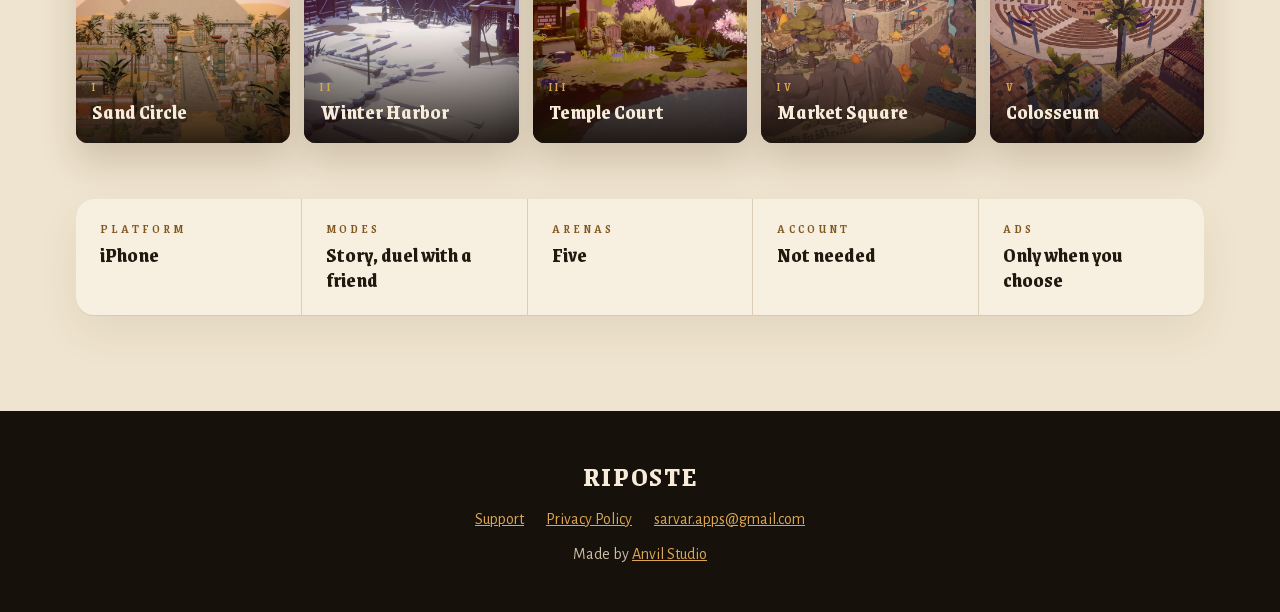
==== commit 13666d19: "Anvil Studio вместо имени на сайте - главная, заголовки, подписи «Made by», ссылки «назад» и путь на" ====
--- a/riposte/index.html
+++ b/riposte/index.html
@@ -33,7 +33,7 @@
   "applicationCategory": "GameApplication",
   "genre": ["Action", "Fighting"],
   "playMode": ["SinglePlayer", "MultiPlayer"],
-  "author": { "@type": "Person", "name": "Sarvar Anvarov", "url": "https://sarvar-anvarov.github.io/" }
+  "author": { "@type": "Organization", "name": "Anvil Studio", "url": "https://sarvar-anvarov.github.io/" }
 }
 </script>
 <style>
@@ -183,7 +183,7 @@
 <body>
 <header class="hero">
   <nav class="hero-nav" aria-label="Site">
-    <a href="/"><svg viewBox="0 0 24 24" fill="none" stroke="currentColor" stroke-width="2" stroke-linecap="round" stroke-linejoin="round" aria-hidden="true"><path d="M15 5l-7 7 7 7"/></svg>Sarvar Anvarov</a>
+    <a href="/"><svg viewBox="0 0 24 24" fill="none" stroke="currentColor" stroke-width="2" stroke-linecap="round" stroke-linejoin="round" aria-hidden="true"><path d="M15 5l-7 7 7 7"/></svg>Anvil Studio</a>
     <a href="support.html">Support</a>
   </nav>
   <picture class="hero-bg">
@@ -316,7 +316,7 @@
 <footer class="foot">
   <b>RIPOSTE</b>
   <nav><a href="support.html">Support</a><a href="privacy.html">Privacy Policy</a><a href="mailto:sarvar.apps@gmail.com">sarvar.apps@gmail.com</a></nav>
-  <p>Made by <a href="/">Sarvar Anvarov</a></p>
+  <p>Made by <a href="/">Anvil Studio</a></p>
 </footer>
 
 <script>
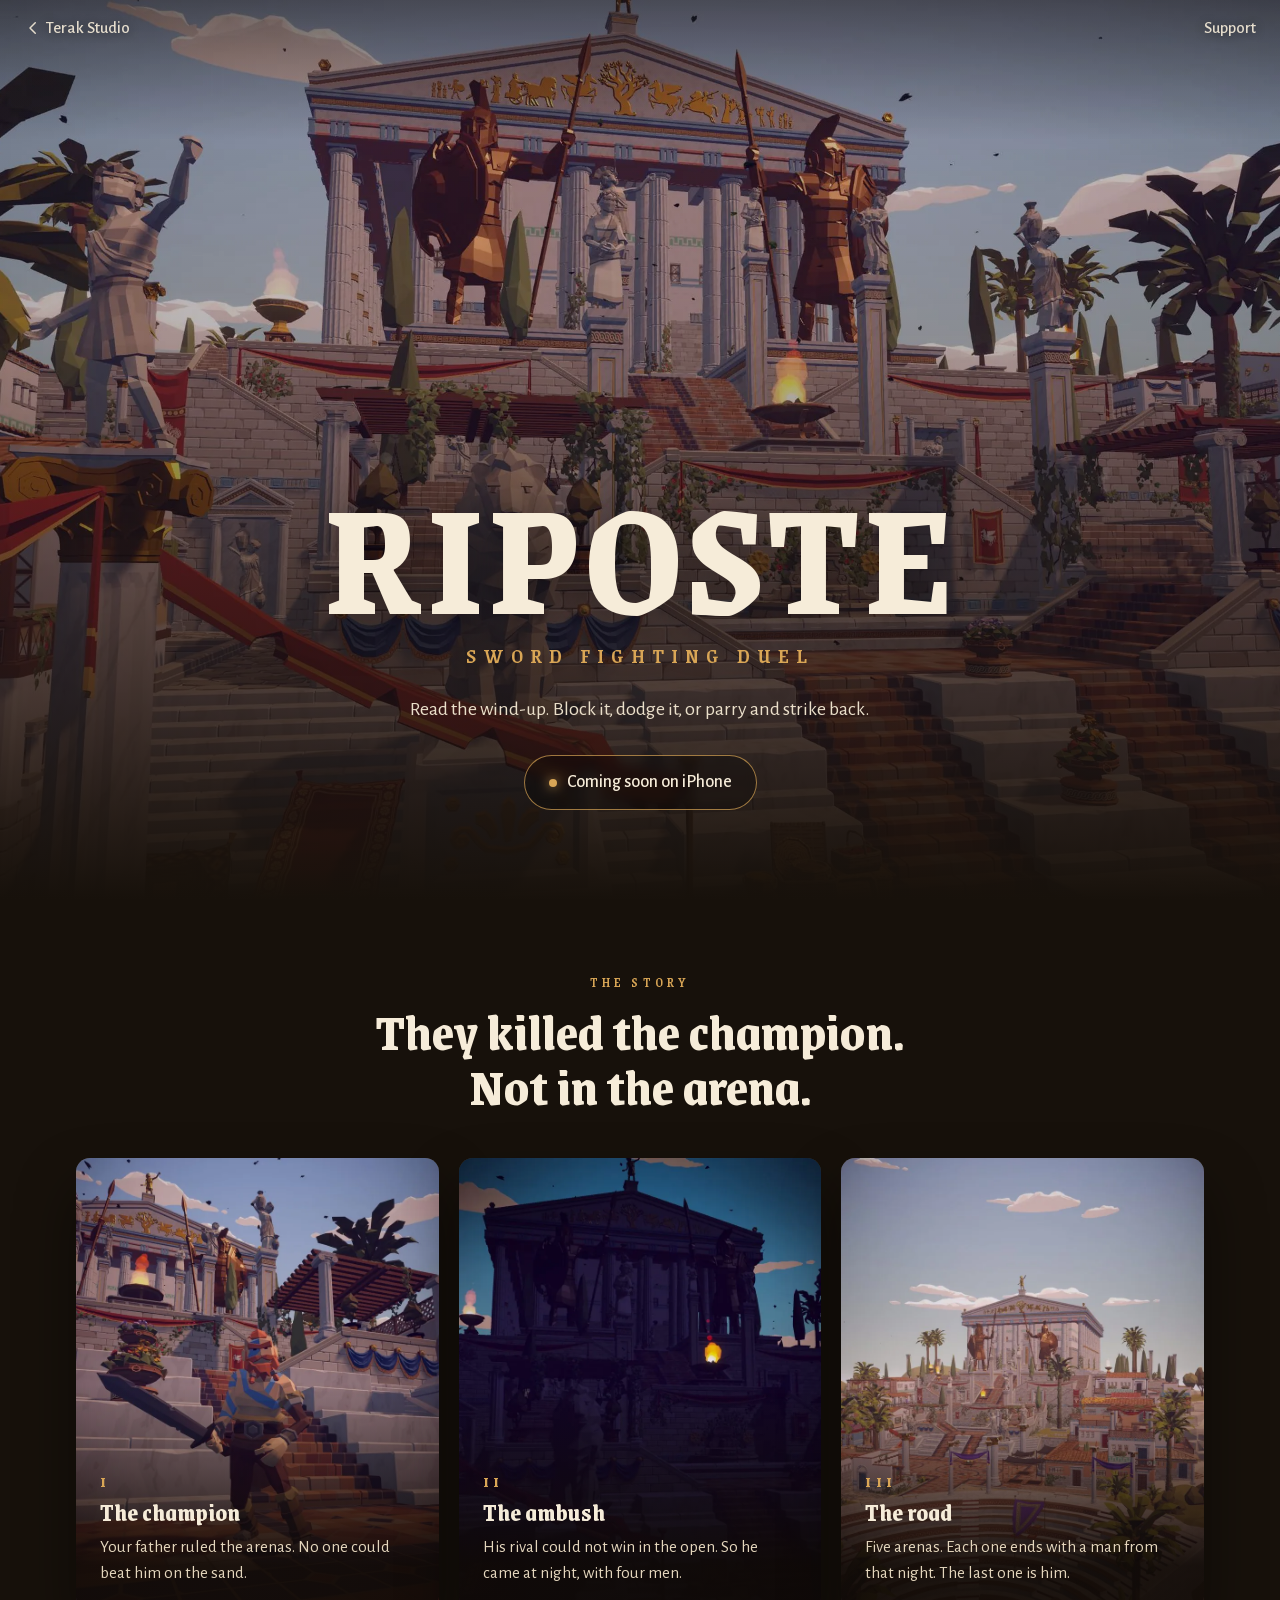
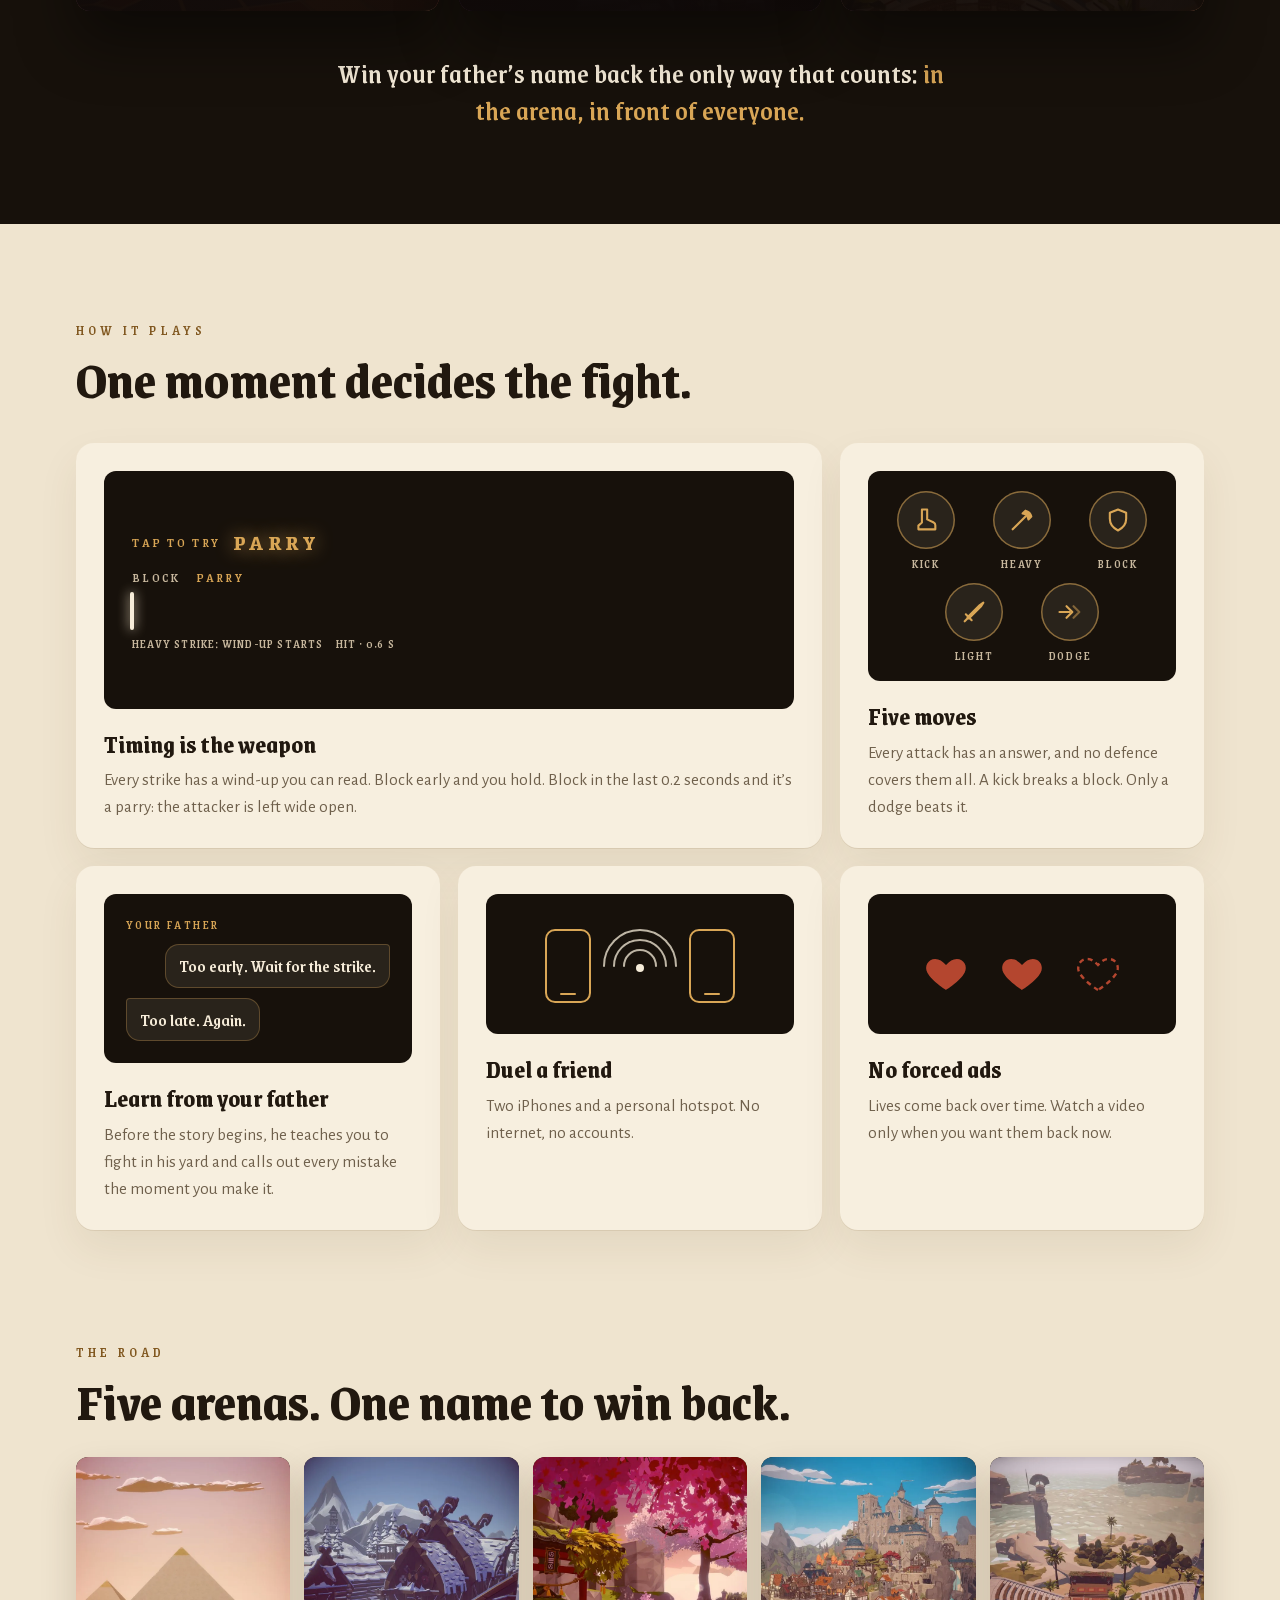
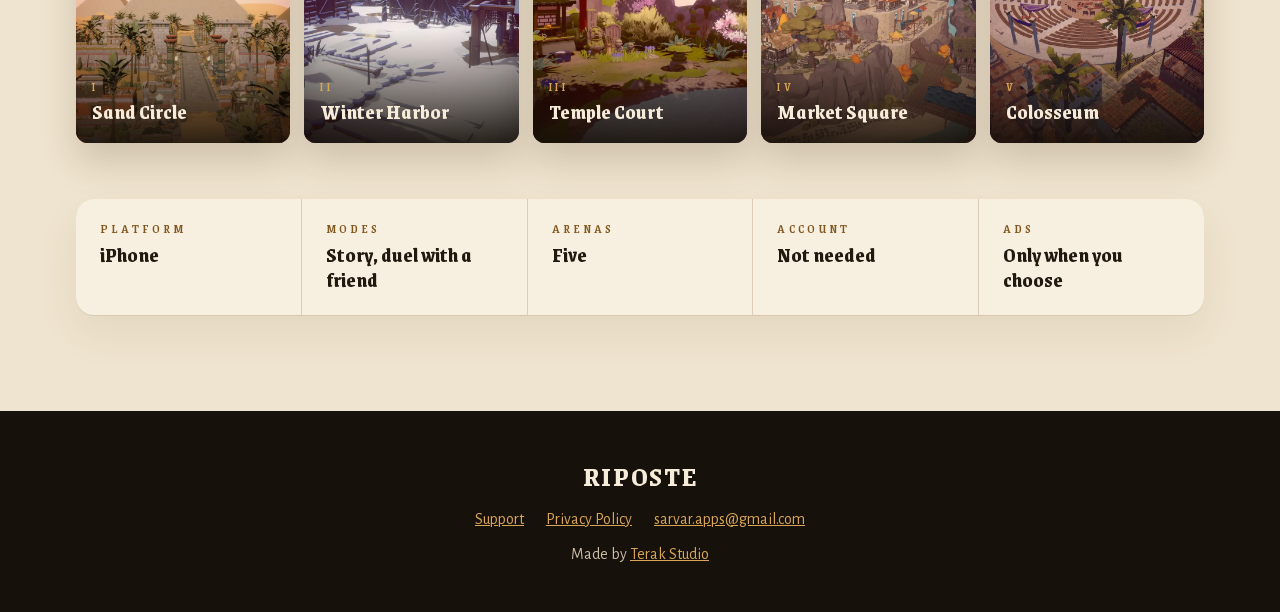
==== commit 6dd8936c: "Terak Studio вместо Anvil Studio Anvil Studio оказалось занято. Terak — «тополь» по-узбекски. Новая " ====
--- a/riposte/index.html
+++ b/riposte/index.html
@@ -33,7 +33,7 @@
   "applicationCategory": "GameApplication",
   "genre": ["Action", "Fighting"],
   "playMode": ["SinglePlayer", "MultiPlayer"],
-  "author": { "@type": "Organization", "name": "Anvil Studio", "url": "https://sarvar-anvarov.github.io/" }
+  "author": { "@type": "Organization", "name": "Terak Studio", "url": "https://sarvar-anvarov.github.io/" }
 }
 </script>
 <style>
@@ -183,7 +183,7 @@
 <body>
 <header class="hero">
   <nav class="hero-nav" aria-label="Site">
-    <a href="/"><svg viewBox="0 0 24 24" fill="none" stroke="currentColor" stroke-width="2" stroke-linecap="round" stroke-linejoin="round" aria-hidden="true"><path d="M15 5l-7 7 7 7"/></svg>Anvil Studio</a>
+    <a href="/"><svg viewBox="0 0 24 24" fill="none" stroke="currentColor" stroke-width="2" stroke-linecap="round" stroke-linejoin="round" aria-hidden="true"><path d="M15 5l-7 7 7 7"/></svg>Terak Studio</a>
     <a href="support.html">Support</a>
   </nav>
   <picture class="hero-bg">
@@ -316,7 +316,7 @@
 <footer class="foot">
   <b>RIPOSTE</b>
   <nav><a href="support.html">Support</a><a href="privacy.html">Privacy Policy</a><a href="mailto:sarvar.apps@gmail.com">sarvar.apps@gmail.com</a></nav>
-  <p>Made by <a href="/">Anvil Studio</a></p>
+  <p>Made by <a href="/">Terak Studio</a></p>
 </footer>
 
 <script>
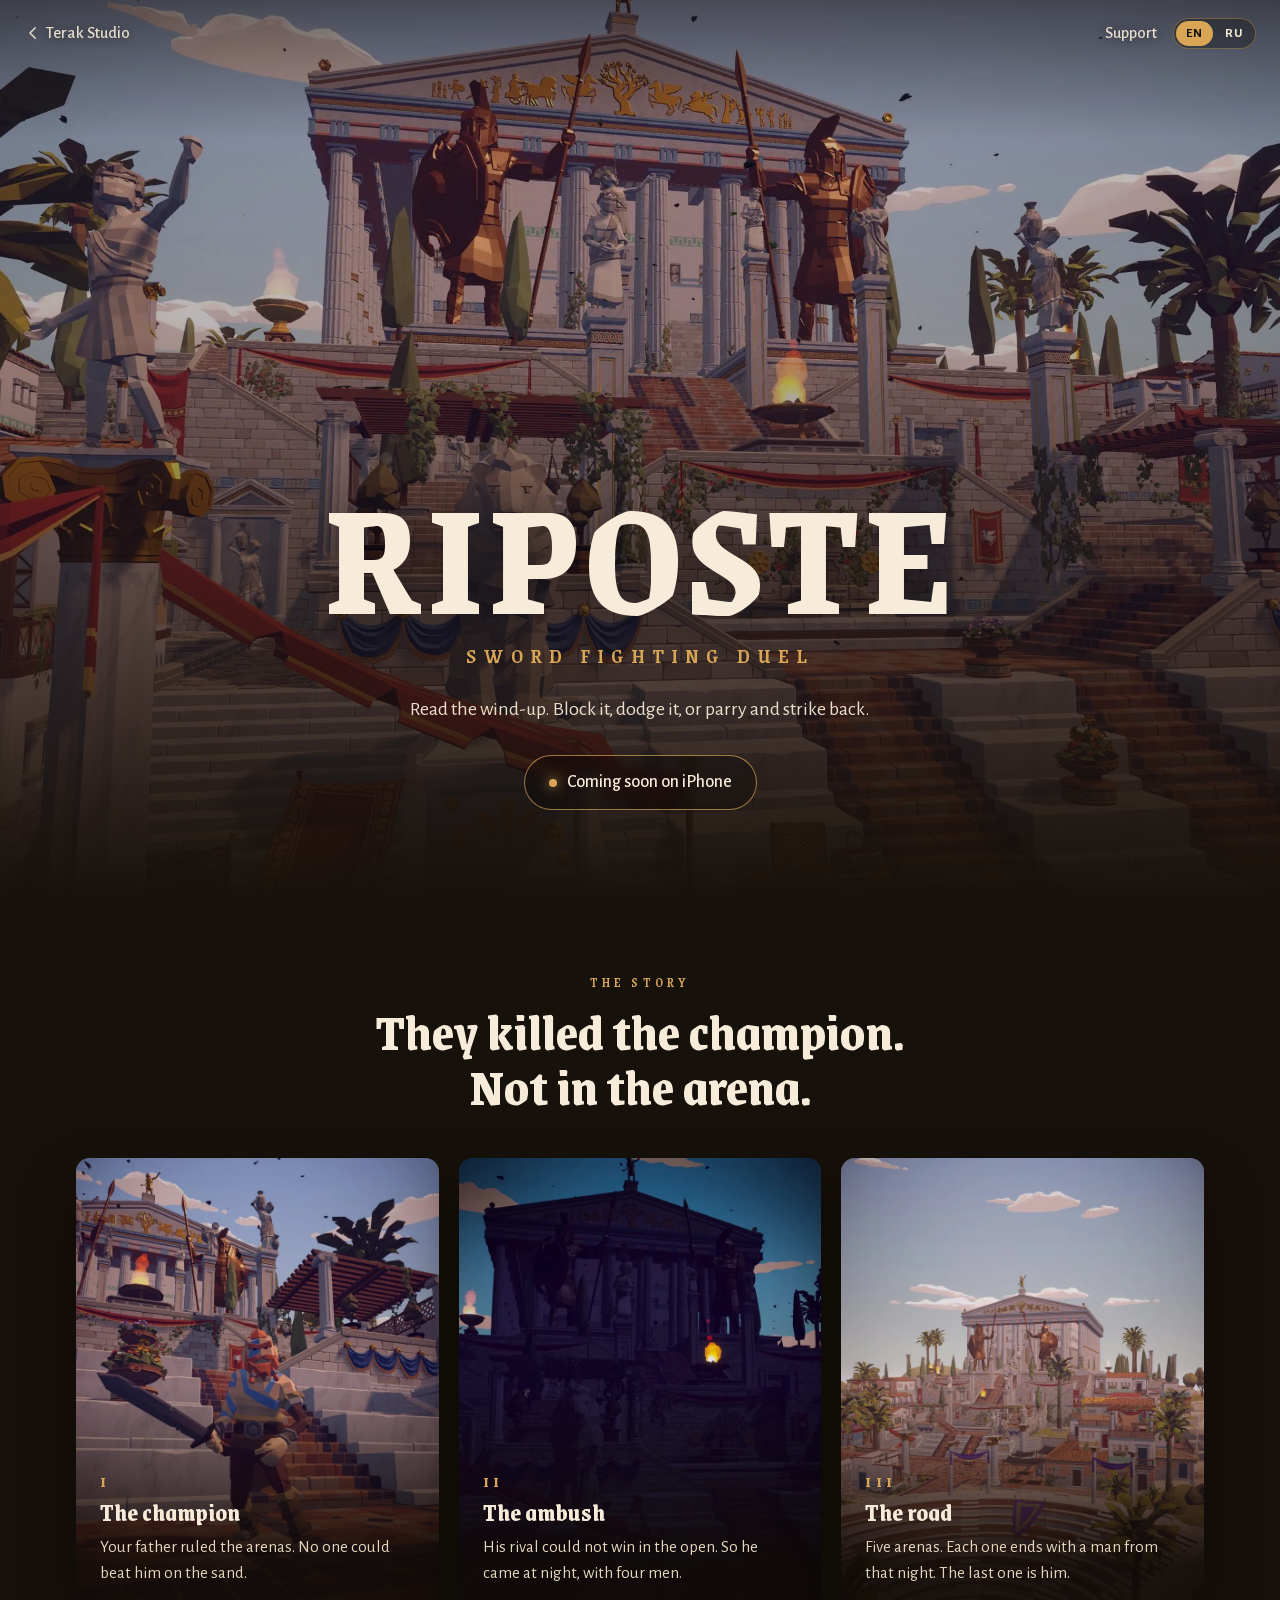
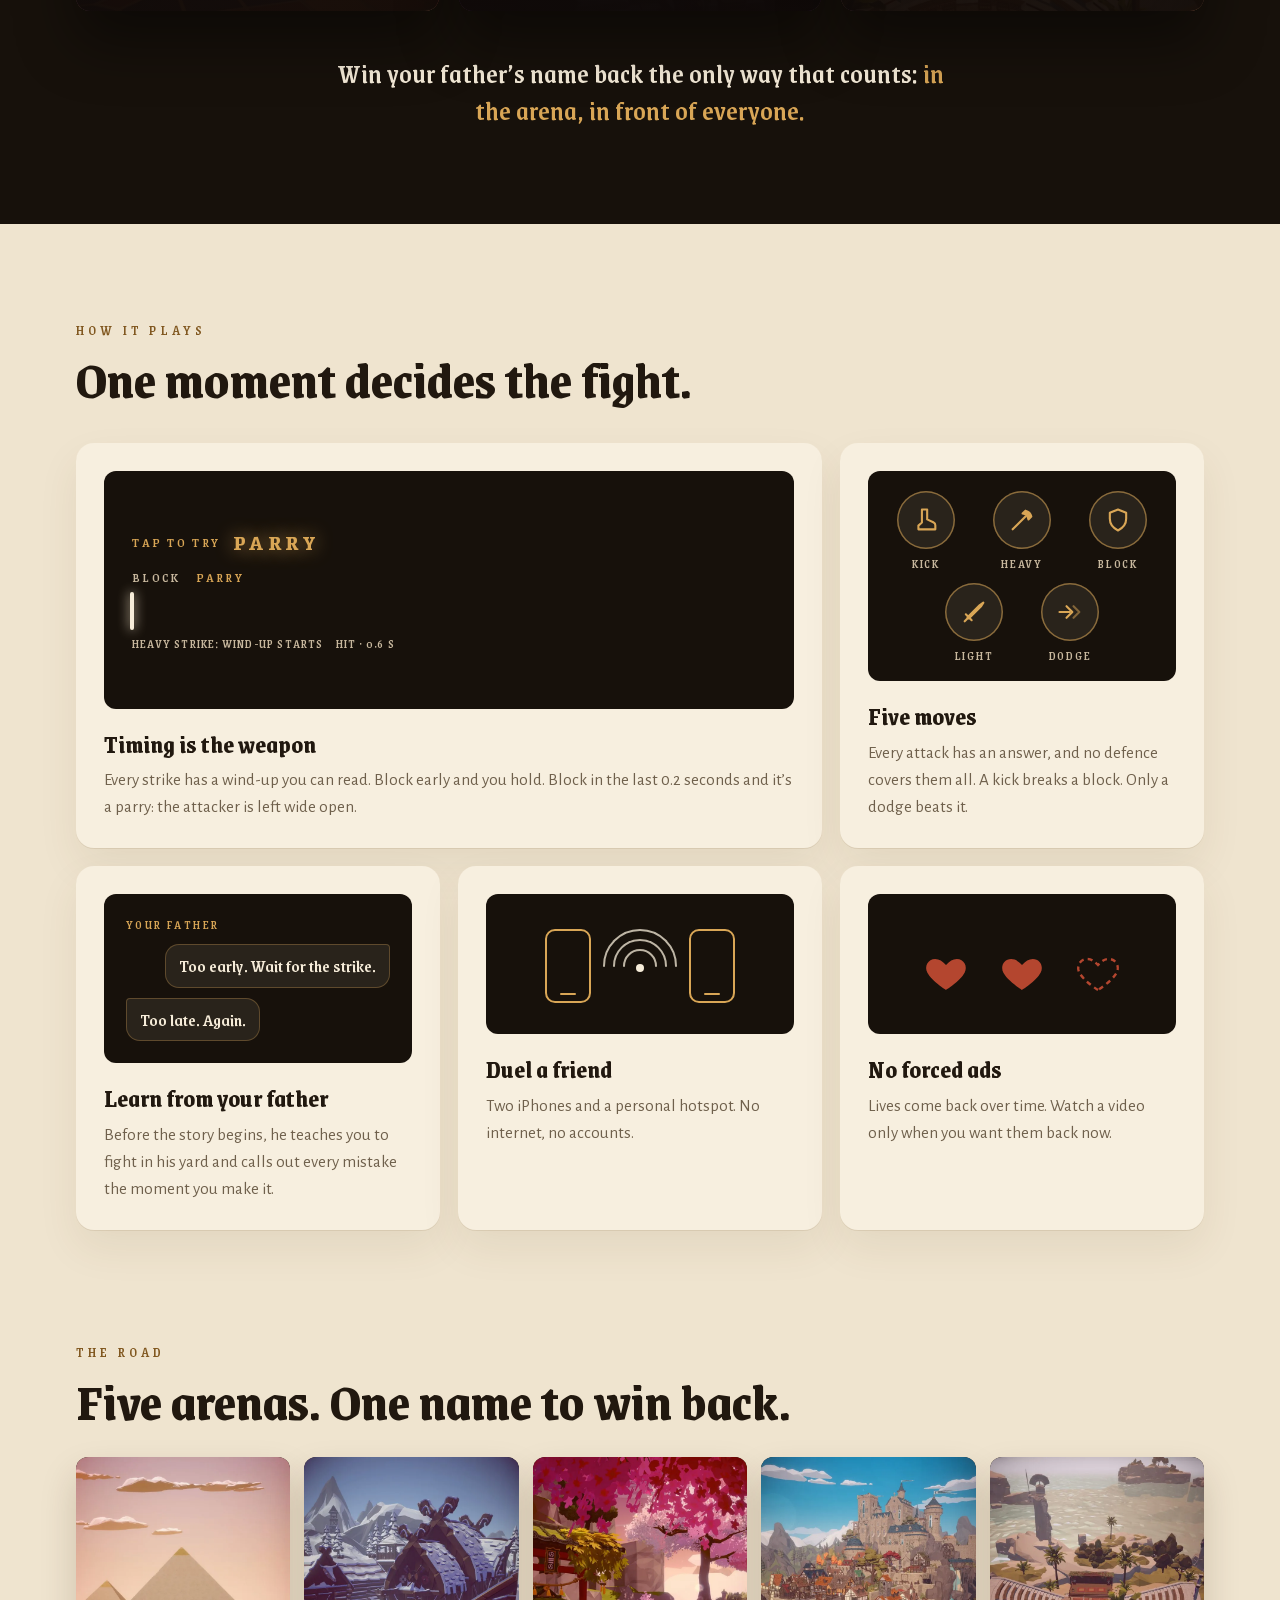
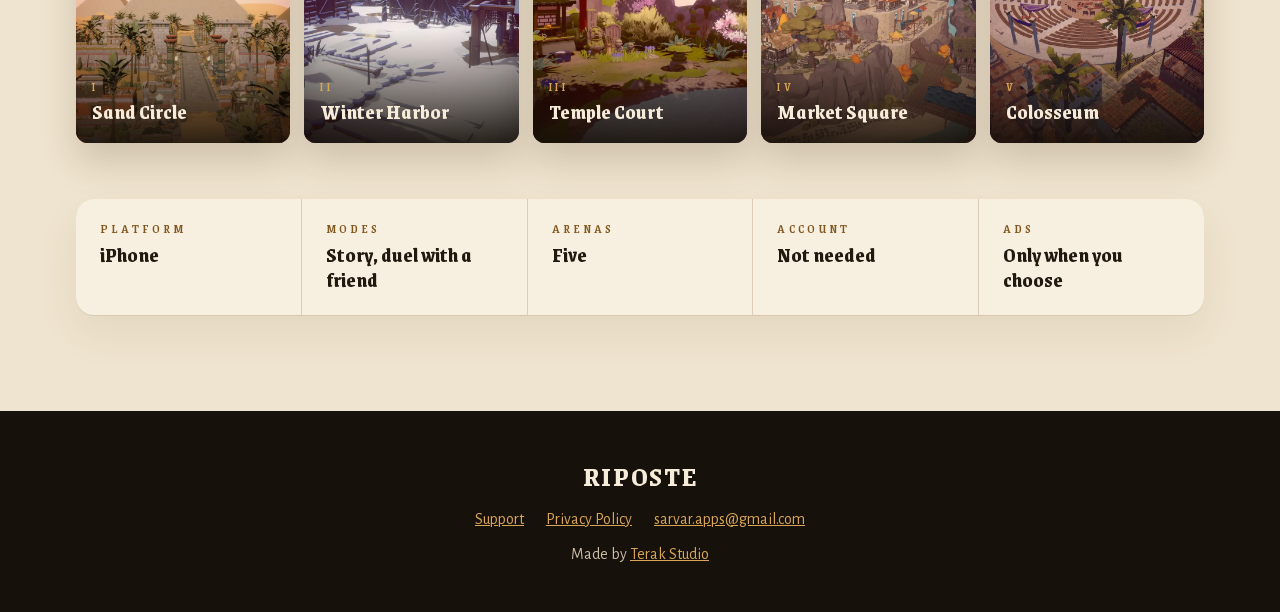
==== commit 3446ccc8: "Переключатель языка EN/RU на всех страницах, выбор запоминается - у каждой страницы своя русская вер" ====
--- a/riposte/index.html
+++ b/riposte/index.html
@@ -7,6 +7,10 @@
 <meta name="description" content="A sword fighting game for iPhone about timing. Read the wind-up, block, dodge or parry, and fight through five arenas.">
 <meta name="theme-color" content="#17110b">
 <link rel="canonical" href="https://sarvar-anvarov.github.io/riposte/">
+<link rel="alternate" hreflang="en" href="https://sarvar-anvarov.github.io/riposte/">
+<link rel="alternate" hreflang="ru" href="https://sarvar-anvarov.github.io/ru/riposte/">
+<link rel="alternate" hreflang="x-default" href="https://sarvar-anvarov.github.io/riposte/">
+<script src="/assets/lang.js"></script>
 <link rel="icon" href="assets/icon-32.png" sizes="32x32" type="image/png">
 <link rel="apple-touch-icon" href="assets/icon-180.png">
 <meta property="og:type" content="website">
@@ -36,156 +40,14 @@
   "author": { "@type": "Organization", "name": "Terak Studio", "url": "https://sarvar-anvarov.github.io/" }
 }
 </script>
-<style>
-  h2 { font:700 clamp(34px, 4.6vw, 54px)/1.02 var(--display); margin:0; }
-  h3 { font:700 25px/1.1 var(--display); margin:0 0 8px; }
-  .kicker { font:500 14px var(--display); letter-spacing:.3em; text-transform:uppercase; color:var(--bronze); margin:0 0 12px; }
-  .wrap { max-width:1160px; margin:0 auto; padding:0 16px; }
-
-  /* Первый экран */
-  .hero { position:relative; isolation:isolate; overflow:hidden; min-height:min(100svh, 920px); display:flex; flex-direction:column;
-    justify-content:flex-end; align-items:center; text-align:center; color:var(--cream); padding:0 16px 10vh; background:var(--night); }
-  .hero-bg img { position:absolute; inset:0; z-index:-2; width:100%; height:100%; object-fit:cover; object-position:center 30%; }
-  .hero::before { content:""; position:absolute; inset:0; z-index:-1;
-    background:linear-gradient(180deg, rgba(20,14,8,.5) 0, rgba(20,14,8,0) 140px),
-      linear-gradient(180deg, rgba(20,14,8,.05) 0%, rgba(20,14,8,.2) 38%, rgba(23,17,11,.94) 96%, var(--night) 100%); }
-  .hero-nav { position:absolute; top:0; left:0; right:0; display:flex; justify-content:space-between; align-items:center; padding:18px 24px;
-    font:500 17px/1.2 var(--text); }
-  .hero-nav a { display:inline-flex; align-items:center; gap:4px; color:var(--cream); text-decoration:none; opacity:.9; text-shadow:0 1px 12px rgba(0,0,0,.6); }
-  .hero-nav a:hover { opacity:1; }
-  .hero-nav svg { width:18px; height:18px; }
-  .hero h1 { font:700 clamp(72px, 13vw, 176px)/.85 var(--display); letter-spacing:.03em; margin:0; text-shadow:0 6px 48px rgba(0,0,0,.5); }
-  .hero .sub { font:500 clamp(15px, 2vw, 22px) var(--display); letter-spacing:.32em; text-transform:uppercase; color:var(--gold); margin:14px 0 22px; }
-  .hero p { max-width:520px; margin:0 auto 30px; font-size:20px; color:#eadfca; }
-  .pill { display:inline-flex; gap:10px; align-items:center; padding:12px 24px; border:1px solid rgba(217,166,86,.7); border-radius:999px;
-    color:var(--cream); font-weight:500; background:rgba(0,0,0,.28); -webkit-backdrop-filter:blur(6px); backdrop-filter:blur(6px); }
-  .pill::before { content:""; width:8px; height:8px; border-radius:50%; background:var(--gold); box-shadow:0 0 12px var(--gold); }
-
-  /* Сюжет: три акта на тёмном */
-  .acts { background:var(--night); color:var(--cream); padding:72px 0 96px; }
-  .acts .kicker { color:var(--gold); }
-  .acts-head { text-align:center; margin-bottom:44px; }
-  .row { display:grid; grid-template-columns:repeat(3, 1fr); gap:20px; }
-  .act { position:relative; aspect-ratio:4/5; border-radius:14px; overflow:hidden; background:var(--night2);
-    box-shadow:0 30px 60px rgba(0,0,0,.45), inset 0 0 0 1px rgba(217,166,86,.18); }
-  .act img { position:absolute; inset:0; width:100%; height:100%; object-fit:cover; }
-  .act::after { content:""; position:absolute; inset:0; background:linear-gradient(180deg, transparent 50%, rgba(15,10,6,.92) 90%); }
-  .act div { position:absolute; z-index:1; left:0; right:0; bottom:0; padding:24px 24px 26px; }
-  .act b { display:block; font:700 15px var(--display); letter-spacing:.3em; color:var(--gold); margin-bottom:6px; }
-  .act p { margin:0; color:#e4d6bd; font-size:17px; line-height:1.5; }
-  .acts-foot { max-width:620px; margin:44px auto 0; text-align:center; font:500 clamp(22px, 2.6vw, 28px)/1.3 var(--display); color:var(--cream); }
-  .acts-foot em { font-style:normal; color:var(--gold); }
-
-  /* Как играется: плитки */
-  .play { padding:96px 0 40px; }
-  .play-head { max-width:640px; margin-bottom:36px; }
-  .bento { display:grid; grid-template-columns:repeat(3, 1fr); gap:18px; }
-  .tile { position:relative; background:var(--card); border-radius:18px; padding:28px; box-shadow:0 1px 0 rgba(120,90,50,.12), 0 18px 40px rgba(90,60,25,.08);
-    display:flex; flex-direction:column; gap:22px; }
-  .tile p { margin:0; color:var(--muted); font-size:17px; }
-  .span2 { grid-column:span 2; }
-  .visual { border-radius:12px; background:var(--night); color:var(--cream); padding:22px; position:relative; overflow:hidden; }
-
-  /* Шкала парирования: сама крутится, а по нажатию становится мини-игрой */
-  .meter { display:flex; flex-direction:column; justify-content:center; width:100%; border:0; text-align:left; font:inherit; cursor:pointer;
-    -webkit-user-select:none; user-select:none; touch-action:manipulation; -webkit-tap-highlight-color:transparent; }
-  .span2 .meter { flex:1; min-height:150px; padding:24px 28px 28px; }
-  .meter > span { display:flex; }
-  .meter .top { justify-content:space-between; align-items:center; gap:12px; min-height:40px; margin-bottom:6px; }
-  .meter .say { align-items:center; gap:8px; font:500 13px var(--display); letter-spacing:.2em; text-transform:uppercase; color:var(--gold); }
-  .meter .say::before { content:""; flex:none; width:7px; height:7px; border-radius:50%; background:var(--gold); box-shadow:0 0 10px var(--gold); animation:pulse 1.6s infinite; }
-  .meter .labels, .meter .ticks { justify-content:space-between; font:500 13px var(--display); letter-spacing:.18em; text-transform:uppercase; color:var(--mist); }
-  .meter .labels span:first-child { width:66.7%; } .meter .labels span:last-child { color:var(--gold); width:33.3%; text-align:center; }
-  .bar { position:relative; height:24px; margin:12px 0; border-radius:12px; display:flex; }
-  .bar .wind { flex:0 0 66.7%; border-radius:12px 0 0 12px; background:repeating-linear-gradient(-45deg, #3a2e22 0 8px, #30261c 8px 16px); }
-  .bar .win { flex:1; border-radius:0 12px 12px 0; background:linear-gradient(90deg, #b27b30, var(--gold)); animation:glow 2.6s infinite; }
-  .bar .cursor { position:absolute; top:-7px; bottom:-7px; width:4px; margin-left:-2px; border-radius:2px; background:var(--cream);
-    box-shadow:0 0 12px rgba(255,240,210,.9); animation:sweep 2.6s infinite; }
-  .meter .ticks { font-size:12px; letter-spacing:.1em; gap:12px; }
-  .meter .ticks span { white-space:nowrap; }
-  .flash { flex:none; font:700 22px var(--display); letter-spacing:.2em; color:var(--gold); text-shadow:0 0 18px rgba(217,166,86,.8); animation:flash 2.6s infinite; }
-  @keyframes sweep { 0% { left:0; } 70% { left:100%; } 100% { left:100%; } }
-  @keyframes glow { 0%, 46% { opacity:.5; box-shadow:none; } 50%, 70% { opacity:1; box-shadow:0 0 24px rgba(217,166,86,.85); } 78%, 100% { opacity:.5; box-shadow:none; } }
-  @keyframes flash { 0%, 58% { opacity:0; transform:scale(.92); } 63%, 80% { opacity:1; transform:scale(1); } 88%, 100% { opacity:0; } }
-  @keyframes pulse { 50% { opacity:.35; } }
-
-  .meter.live .cursor, .meter.live .win, .meter.live .flash { animation:none; }
-  .meter.live .cursor { left:0; }
-  .meter.live .win { opacity:.5; transition:opacity .1s, box-shadow .1s; }
-  .meter.live.open .win { opacity:1; box-shadow:0 0 24px rgba(217,166,86,.85); }
-  .meter.live .say { font:500 17px/1.2 var(--display); letter-spacing:.02em; text-transform:none; color:var(--cream); }
-  .meter.live .say::before { display:none; }
-  .meter.live .flash { opacity:0; transform:scale(.92); transition:opacity .12s, transform .12s; }
-  .meter.live .flash.show { opacity:1; transform:none; }
-  .flash.block { color:var(--mist); text-shadow:none; }
-  .flash.hit { color:#de6448; text-shadow:0 0 18px rgba(180,70,47,.75); }
-
-  .pad { display:grid; grid-template-columns:repeat(6, 1fr); gap:10px 0; justify-items:center; padding:20px 10px 16px; }
-  .pad span { grid-column:span 2; display:flex; flex-direction:column; align-items:center; gap:6px; font:500 12px var(--display); letter-spacing:.14em; text-transform:uppercase; color:var(--mist); }
-  .pad span.shift { grid-column:2 / span 2; }
-  .pad i { width:58px; height:58px; border-radius:50%; display:grid; place-items:center; background:rgba(246,236,217,.08);
-    box-shadow:inset 0 0 0 1.5px rgba(217,166,86,.55); color:var(--gold); }
-  .pad svg { width:28px; height:28px; }
-
-  .lines { display:flex; flex-direction:column; gap:10px; }
-  .lines q { quotes:none; align-self:flex-start; max-width:92%; padding:10px 14px; border-radius:4px 14px 14px 14px; background:rgba(246,236,217,.08);
-    box-shadow:inset 0 0 0 1px rgba(217,166,86,.3); font:500 18px/1.3 var(--display); }
-  .lines q:nth-child(2) { align-self:flex-end; border-radius:14px 4px 14px 14px; }
-  .lines small { font:500 12px var(--display); letter-spacing:.2em; text-transform:uppercase; color:var(--gold); }
-
-  .duel svg, .fair svg { display:block; width:100%; height:96px; }
-
-  /* Арены */
-  .arenas { padding:72px 0 56px; }
-  .strip { display:grid; grid-template-columns:repeat(5, 1fr); gap:14px; margin-top:28px; }
-  .card { position:relative; aspect-ratio:3/4; border-radius:12px; overflow:hidden; color:var(--cream); background:var(--night2);
-    box-shadow:0 18px 36px rgba(60,36,10,.18); }
-  .card img { width:100%; height:100%; object-fit:cover; display:block; }
-  .card span { position:absolute; inset:auto 0 0 0; padding:48px 16px 16px; font:700 21px var(--display); background:linear-gradient(transparent, rgba(20,14,8,.88)); }
-  .card small { display:block; font:500 12px var(--display); letter-spacing:.28em; color:var(--gold); }
-
-  /* Коротко об игре */
-  .glance { padding:0 0 96px; }
-  .glance dl { margin:0; display:grid; grid-template-columns:repeat(5, 1fr); gap:1px; background:rgba(120,90,50,.16); border-radius:18px; overflow:hidden;
-    box-shadow:0 1px 0 rgba(120,90,50,.12), 0 18px 40px rgba(90,60,25,.08); }
-  .glance dl div { background:var(--card); padding:20px 24px 22px; }
-  .glance dt { font:500 13px var(--display); letter-spacing:.24em; text-transform:uppercase; color:var(--bronze); }
-  .glance dd { margin:4px 0 0; font:700 21px/1.2 var(--display); }
-
-  .dots { display:none; }
-
-  @media (max-width:900px) {
-    .row, .strip { display:flex; overflow-x:auto; scroll-snap-type:x mandatory; gap:14px; padding:0 16px 8px; margin-left:-16px; margin-right:-16px; scrollbar-width:none; }
-    .row::-webkit-scrollbar, .strip::-webkit-scrollbar { display:none; }
-    .act { flex:0 0 82%; scroll-snap-align:center; }
-    .card { flex:0 0 64%; scroll-snap-align:center; }
-    .dots { display:flex; justify-content:center; gap:7px; margin-top:14px; }
-    .dots i { width:6px; height:6px; border-radius:3px; background:currentColor; opacity:.25; transition:width .2s, opacity .2s; }
-    .dots i.on { width:18px; opacity:.8; }
-    .bento { grid-template-columns:1fr; }
-    .span2 { grid-column:auto; }
-    .acts { padding:56px 0 64px; }
-    .play { padding:64px 0 24px; }
-    .arenas { padding:56px 0 40px; }
-    .glance { padding-bottom:64px; }
-    .glance dl { grid-template-columns:1fr 1fr; }
-    .glance dl div:last-child { grid-column:span 2; }
-  }
-  @media (max-width:520px) {
-    .ticks .wide { display:none; }
-  }
-  @media (prefers-reduced-motion: reduce) {
-    .bar .cursor, .bar .win, .flash, .meter .say::before { animation:none; }
-    .bar .cursor { left:85%; } .bar .win { opacity:1; } .flash { opacity:1; }
-  }
-</style>
+<link rel="stylesheet" href="assets/landing.css">
 </head>
 <body>
 <header class="hero">
-  <nav class="hero-nav" aria-label="Site">
+  <div class="hero-nav">
     <a href="/"><svg viewBox="0 0 24 24" fill="none" stroke="currentColor" stroke-width="2" stroke-linecap="round" stroke-linejoin="round" aria-hidden="true"><path d="M15 5l-7 7 7 7"/></svg>Terak Studio</a>
-    <a href="support.html">Support</a>
-  </nav>
+    <div class="end"><a href="support.html">Support</a><nav class="langs" aria-label="Language"><a href="/riposte/" hreflang="en" lang="en" data-lang="en" aria-current="page">EN</a><a href="/ru/riposte/" hreflang="ru" lang="ru" data-lang="ru">RU</a></nav></div>
+  </div>
   <picture class="hero-bg">
     <source media="(max-aspect-ratio: 4/5)" srcset="assets/img/hero-tall.webp" width="1080" height="1350">
     <img src="assets/img/hero.webp" alt="" width="2400" height="1350" fetchpriority="high">
@@ -319,116 +181,6 @@
   <p>Made by <a href="/">Terak Studio</a></p>
 </footer>
 
-<script>
-// Точки под каруселями на телефоне: какая карточка сейчас в центре
-document.querySelectorAll('.row, .strip').forEach(list => {
-  const items = [...list.children];
-  const dots = document.createElement('div');
-  dots.className = 'dots';
-  dots.setAttribute('aria-hidden', 'true');
-  items.forEach(() => dots.append(document.createElement('i')));
-  list.after(dots);
-  const mark = i => [...dots.children].forEach((d, k) => d.classList.toggle('on', k === i));
-  mark(0);
-  const io = new IntersectionObserver(entries => entries.forEach(e => {
-    if (e.intersectionRatio >= .75) mark(items.indexOf(e.target));
-  }), { root: list, threshold: .75 });
-  items.forEach(it => io.observe(it));
-});
-
-// Мини-игра на шкале: замах длится 0.6 с, парирование в последние 0.2 с, как в игре
-(() => {
-  const box = document.querySelector('.meter');
-  const cursor = box.querySelector('.cursor');
-  const flash = box.querySelector('.flash');
-  const say = box.querySelector('.say');
-  const live = box.parentElement.querySelector('[aria-live]');
-  const WIND = 600, WINDOW = 200, GRACE = 60;
-  let state = 'idle', start = 0, raf = 0, timer = 0, streak = 0, idleHits = 0;
-
-  const show = (kind, word, line, spoken) => {
-    flash.className = 'flash show ' + kind;
-    flash.textContent = word;
-    say.textContent = line;
-    live.textContent = spoken;
-  };
-
-  const next = () => {
-    state = 'wait';
-    box.classList.remove('open');
-    flash.className = 'flash';
-    cursor.style.left = '0%';
-    timer = setTimeout(strike, 500 + Math.random() * 1000);
-  };
-
-  const strike = () => {
-    state = 'sweep';
-    start = performance.now();
-    raf = requestAnimationFrame(tick);
-  };
-
-  const tick = now => {
-    const t = now - start;
-    cursor.style.left = Math.min(t / WIND, 1) * 100 + '%';
-    box.classList.toggle('open', t >= WIND - WINDOW);
-    if (t > WIND + GRACE) return finish('hit');
-    raf = requestAnimationFrame(tick);
-  };
-
-  const finish = kind => {
-    cancelAnimationFrame(raf);
-    state = 'result';
-    if (kind === 'parry') {
-      streak++; idleHits = 0;
-      show('parry', 'PARRY', streak > 1 ? streak + ' in a row. Again.' : 'Good. Again.', 'Parry!');
-    } else if (kind === 'block') {
-      streak = 0; idleHits = 0;
-      show('block', 'BLOCK', 'Too early. Wait for the strike.', 'Blocked, too early for a parry.');
-    } else {
-      streak = 0;
-      show('hit', 'HIT', 'Too late. Again.', 'Hit, too late.');
-      if (++idleHits >= 3) return (timer = setTimeout(stop, 1200));
-    }
-    timer = setTimeout(next, 1200);
-  };
-
-  const begin = () => {
-    state = 'wait';
-    streak = 0; idleHits = 0;
-    box.classList.add('live');
-    say.textContent = 'Watch the marker.';
-    next();
-  };
-
-  const stop = () => {
-    clearTimeout(timer);
-    cancelAnimationFrame(raf);
-    state = 'idle';
-    box.classList.remove('live', 'open');
-    flash.className = 'flash';
-    flash.textContent = 'PARRY';
-    say.textContent = 'Tap to try';
-    cursor.style.left = '';
-  };
-
-  const press = () => {
-    if (state === 'wait') say.textContent = 'Wait for the strike.';
-    else if (state === 'sweep') finish(performance.now() - start >= WIND - WINDOW ? 'parry' : 'block');
-  };
-
-  // Старт по click, чтобы прокрутка пальцем не запускала игру; во время игры важна каждая миллисекунда, поэтому pointerdown
-  box.addEventListener('click', () => { if (state === 'idle') begin(); });
-  box.addEventListener('pointerdown', e => {
-    if (state === 'idle' || (e.pointerType === 'mouse' && e.button !== 0)) return;
-    press();
-  });
-  box.addEventListener('keydown', e => {
-    if (state === 'idle' || e.repeat || (e.key !== ' ' && e.key !== 'Enter')) return;
-    e.preventDefault();
-    press();
-  });
-  new IntersectionObserver(([e]) => { if (!e.isIntersecting && state !== 'idle') stop(); }).observe(box);
-})();
-</script>
+<script src="assets/landing.js"></script>
 </body>
 </html>
--- a/riposte/assets/riposte.css
+++ b/riposte/assets/riposte.css
@@ -35,13 +35,22 @@
 
 /* Страницы с текстом */
 .doc { line-height:1.65; }
-/* Шапка: путь «главная разработчика / игра» */
-.topbar { background:var(--night); padding:16px; }
-.topbar nav { max-width:688px; margin:0 auto; display:flex; align-items:center; gap:12px; font:500 17px/1.2 var(--text); color:var(--mist); }
-.topbar a { color:var(--cream); text-decoration:none; }
-.topbar a:first-child { opacity:.85; }
-.topbar a:hover { opacity:1; }
-.topbar .brand { font:700 24px var(--display); letter-spacing:.08em; }
+/* Шапка: путь «студия / игра» и переключатель языка */
+.topbar { background:var(--night); padding:14px 16px; }
+.topbar-in { max-width:688px; margin:0 auto; display:flex; align-items:center; justify-content:space-between; gap:12px; }
+.crumbs { display:flex; align-items:center; gap:12px; min-width:0; font:500 17px/1.2 var(--text); color:var(--mist); }
+.crumbs a { color:var(--cream); text-decoration:none; }
+.crumbs a:first-child { opacity:.85; white-space:nowrap; }
+.crumbs a:hover { opacity:1; }
+.crumbs .brand { font:700 24px var(--display); letter-spacing:.08em; }
+@media (max-width:420px) { .crumbs { gap:8px; font-size:15px; } .crumbs .brand { font-size:20px; } }
+
+/* Переключатель языка */
+nav.langs { display:inline-flex; flex:none; gap:2px; padding:3px; border-radius:999px; background:rgba(0,0,0,.3);
+  box-shadow:inset 0 0 0 1px rgba(217,166,86,.4); -webkit-backdrop-filter:blur(6px); backdrop-filter:blur(6px); }
+nav.langs a { padding:6px 10px; border-radius:999px; font:700 13px/1 var(--text); letter-spacing:.08em; color:var(--cream);
+  text-decoration:none; opacity:1; text-shadow:none; }
+nav.langs a[aria-current] { background:var(--gold); color:var(--night); }
 .doc main { max-width:720px; margin:0 auto; padding:48px 16px 72px; }
 .doc main a { color:var(--bronze); }
 .doc h1 { font:700 clamp(34px, 6vw, 48px)/1.05 var(--display); margin:0 0 6px; }
@@ -51,6 +60,5 @@
 .doc ul, .doc ol { padding-left:22px; }
 .doc hr { border:0; border-top:1px solid var(--line); margin:64px 0; }
 .meta { color:var(--muted); margin:0 0 6px; }
-.lang { font:500 14px var(--display); letter-spacing:.24em; text-transform:uppercase; margin:0 0 32px; }
 .box { background:var(--card); border-radius:14px; padding:18px 22px; margin:24px 0 8px; box-shadow:0 1px 0 rgba(120,90,50,.12), 0 14px 32px rgba(90,60,25,.07); }
 .box p { margin:4px 0; }
--- a/riposte/assets/landing.css
+++ b/riposte/assets/landing.css
@@ -0,0 +1,144 @@
+/* Лендинг Riposte: общий для английской и русской версии */
+
+h2 { font:700 clamp(34px, 4.6vw, 54px)/1.02 var(--display); margin:0; }
+h3 { font:700 25px/1.1 var(--display); margin:0 0 8px; }
+.kicker { font:500 14px var(--display); letter-spacing:.3em; text-transform:uppercase; color:var(--bronze); margin:0 0 12px; }
+.wrap { max-width:1160px; margin:0 auto; padding:0 16px; }
+
+/* Первый экран */
+.hero { position:relative; isolation:isolate; overflow:hidden; min-height:min(100svh, 920px); display:flex; flex-direction:column;
+  justify-content:flex-end; align-items:center; text-align:center; color:var(--cream); padding:0 16px 10vh; background:var(--night); }
+.hero-bg img { position:absolute; inset:0; z-index:-2; width:100%; height:100%; object-fit:cover; object-position:center 30%; }
+.hero::before { content:""; position:absolute; inset:0; z-index:-1;
+  background:linear-gradient(180deg, rgba(20,14,8,.5) 0, rgba(20,14,8,0) 140px),
+    linear-gradient(180deg, rgba(20,14,8,.05) 0%, rgba(20,14,8,.2) 38%, rgba(23,17,11,.94) 96%, var(--night) 100%); }
+.hero-nav { position:absolute; top:0; left:0; right:0; display:flex; justify-content:space-between; align-items:center; padding:18px 24px;
+  font:500 17px/1.2 var(--text); }
+.hero-nav a { display:inline-flex; align-items:center; gap:4px; color:var(--cream); text-decoration:none; opacity:.9; text-shadow:0 1px 12px rgba(0,0,0,.6); }
+.hero-nav a:hover { opacity:1; }
+.hero-nav svg { width:18px; height:18px; }
+.hero-nav .end { display:flex; align-items:center; gap:16px; }
+.hero h1 { font:700 clamp(72px, 13vw, 176px)/.85 var(--display); letter-spacing:.03em; margin:0; text-shadow:0 6px 48px rgba(0,0,0,.5); }
+.hero .sub { font:500 clamp(15px, 2vw, 22px) var(--display); letter-spacing:.32em; text-transform:uppercase; color:var(--gold); margin:14px 0 22px; }
+.hero p { max-width:520px; margin:0 auto 30px; font-size:20px; color:#eadfca; }
+.pill { display:inline-flex; gap:10px; align-items:center; padding:12px 24px; border:1px solid rgba(217,166,86,.7); border-radius:999px;
+  color:var(--cream); font-weight:500; background:rgba(0,0,0,.28); -webkit-backdrop-filter:blur(6px); backdrop-filter:blur(6px); }
+.pill::before { content:""; width:8px; height:8px; border-radius:50%; background:var(--gold); box-shadow:0 0 12px var(--gold); }
+
+/* Сюжет: три акта на тёмном */
+.acts { background:var(--night); color:var(--cream); padding:72px 0 96px; }
+.acts .kicker { color:var(--gold); }
+.acts-head { text-align:center; margin-bottom:44px; }
+.row { display:grid; grid-template-columns:repeat(3, 1fr); gap:20px; }
+.act { position:relative; aspect-ratio:4/5; border-radius:14px; overflow:hidden; background:var(--night2);
+  box-shadow:0 30px 60px rgba(0,0,0,.45), inset 0 0 0 1px rgba(217,166,86,.18); }
+.act img { position:absolute; inset:0; width:100%; height:100%; object-fit:cover; }
+.act::after { content:""; position:absolute; inset:0; background:linear-gradient(180deg, transparent 50%, rgba(15,10,6,.92) 90%); }
+.act div { position:absolute; z-index:1; left:0; right:0; bottom:0; padding:24px 24px 26px; }
+.act b { display:block; font:700 15px var(--display); letter-spacing:.3em; color:var(--gold); margin-bottom:6px; }
+.act p { margin:0; color:#e4d6bd; font-size:17px; line-height:1.5; }
+.acts-foot { max-width:620px; margin:44px auto 0; text-align:center; font:500 clamp(22px, 2.6vw, 28px)/1.3 var(--display); color:var(--cream); }
+.acts-foot em { font-style:normal; color:var(--gold); }
+
+/* Как играется: плитки */
+.play { padding:96px 0 40px; }
+.play-head { max-width:640px; margin-bottom:36px; }
+.bento { display:grid; grid-template-columns:repeat(3, 1fr); gap:18px; }
+.tile { position:relative; background:var(--card); border-radius:18px; padding:28px; box-shadow:0 1px 0 rgba(120,90,50,.12), 0 18px 40px rgba(90,60,25,.08);
+  display:flex; flex-direction:column; gap:22px; }
+.tile p { margin:0; color:var(--muted); font-size:17px; }
+.span2 { grid-column:span 2; }
+.visual { border-radius:12px; background:var(--night); color:var(--cream); padding:22px; position:relative; overflow:hidden; }
+
+/* Шкала парирования: сама крутится, а по нажатию становится мини-игрой */
+.meter { display:flex; flex-direction:column; justify-content:center; width:100%; border:0; text-align:left; font:inherit; cursor:pointer;
+  -webkit-user-select:none; user-select:none; touch-action:manipulation; -webkit-tap-highlight-color:transparent; }
+.span2 .meter { flex:1; min-height:150px; padding:24px 28px 28px; }
+.meter > span { display:flex; }
+.meter .top { justify-content:space-between; align-items:center; gap:12px; min-height:40px; margin-bottom:6px; }
+.meter .say { align-items:center; gap:8px; font:500 13px var(--display); letter-spacing:.2em; text-transform:uppercase; color:var(--gold); }
+.meter .say::before { content:""; flex:none; width:7px; height:7px; border-radius:50%; background:var(--gold); box-shadow:0 0 10px var(--gold); animation:pulse 1.6s infinite; }
+.meter .labels, .meter .ticks { justify-content:space-between; font:500 13px var(--display); letter-spacing:.18em; text-transform:uppercase; color:var(--mist); }
+.meter .labels span:first-child { width:66.7%; } .meter .labels span:last-child { color:var(--gold); width:33.3%; text-align:center; }
+.bar { position:relative; height:24px; margin:12px 0; border-radius:12px; display:flex; }
+.bar .wind { flex:0 0 66.7%; border-radius:12px 0 0 12px; background:repeating-linear-gradient(-45deg, #3a2e22 0 8px, #30261c 8px 16px); }
+.bar .win { flex:1; border-radius:0 12px 12px 0; background:linear-gradient(90deg, #b27b30, var(--gold)); animation:glow 2.6s infinite; }
+.bar .cursor { position:absolute; top:-7px; bottom:-7px; width:4px; margin-left:-2px; border-radius:2px; background:var(--cream);
+  box-shadow:0 0 12px rgba(255,240,210,.9); animation:sweep 2.6s infinite; }
+.meter .ticks { font-size:12px; letter-spacing:.1em; gap:12px; }
+.meter .ticks span { white-space:nowrap; }
+.flash { flex:none; font:700 22px var(--display); letter-spacing:.2em; color:var(--gold); text-shadow:0 0 18px rgba(217,166,86,.8); animation:flash 2.6s infinite; }
+@keyframes sweep { 0% { left:0; } 70% { left:100%; } 100% { left:100%; } }
+@keyframes glow { 0%, 46% { opacity:.5; box-shadow:none; } 50%, 70% { opacity:1; box-shadow:0 0 24px rgba(217,166,86,.85); } 78%, 100% { opacity:.5; box-shadow:none; } }
+@keyframes flash { 0%, 58% { opacity:0; transform:scale(.92); } 63%, 80% { opacity:1; transform:scale(1); } 88%, 100% { opacity:0; } }
+@keyframes pulse { 50% { opacity:.35; } }
+
+.meter.live .cursor, .meter.live .win, .meter.live .flash { animation:none; }
+.meter.live .cursor { left:0; }
+.meter.live .win { opacity:.5; transition:opacity .1s, box-shadow .1s; }
+.meter.live.open .win { opacity:1; box-shadow:0 0 24px rgba(217,166,86,.85); }
+.meter.live .say { font:500 17px/1.2 var(--display); letter-spacing:.02em; text-transform:none; color:var(--cream); }
+.meter.live .say::before { display:none; }
+.meter.live .flash { opacity:0; transform:scale(.92); transition:opacity .12s, transform .12s; }
+.meter.live .flash.show { opacity:1; transform:none; }
+.flash.block { color:var(--mist); text-shadow:none; }
+.flash.hit { color:#de6448; text-shadow:0 0 18px rgba(180,70,47,.75); }
+
+.pad { display:grid; grid-template-columns:repeat(6, 1fr); gap:10px 0; justify-items:center; padding:20px 10px 16px; }
+.pad span { grid-column:span 2; display:flex; flex-direction:column; align-items:center; gap:6px; font:500 12px var(--display); letter-spacing:.14em; text-transform:uppercase; color:var(--mist); }
+.pad span.shift { grid-column:2 / span 2; }
+.pad i { width:58px; height:58px; border-radius:50%; display:grid; place-items:center; background:rgba(246,236,217,.08);
+  box-shadow:inset 0 0 0 1.5px rgba(217,166,86,.55); color:var(--gold); }
+.pad svg { width:28px; height:28px; }
+
+.lines { display:flex; flex-direction:column; gap:10px; }
+.lines q { quotes:none; align-self:flex-start; max-width:92%; padding:10px 14px; border-radius:4px 14px 14px 14px; background:rgba(246,236,217,.08);
+  box-shadow:inset 0 0 0 1px rgba(217,166,86,.3); font:500 18px/1.3 var(--display); }
+.lines q:nth-child(2) { align-self:flex-end; border-radius:14px 4px 14px 14px; }
+.lines small { font:500 12px var(--display); letter-spacing:.2em; text-transform:uppercase; color:var(--gold); }
+
+.duel svg, .fair svg { display:block; width:100%; height:96px; }
+
+/* Арены */
+.arenas { padding:72px 0 56px; }
+.strip { display:grid; grid-template-columns:repeat(5, 1fr); gap:14px; margin-top:28px; }
+.card { position:relative; aspect-ratio:3/4; border-radius:12px; overflow:hidden; color:var(--cream); background:var(--night2);
+  box-shadow:0 18px 36px rgba(60,36,10,.18); }
+.card img { width:100%; height:100%; object-fit:cover; display:block; }
+.card span { position:absolute; inset:auto 0 0 0; padding:48px 16px 16px; font:700 21px var(--display); background:linear-gradient(transparent, rgba(20,14,8,.88)); }
+.card small { display:block; font:500 12px var(--display); letter-spacing:.28em; color:var(--gold); }
+
+/* Коротко об игре */
+.glance { padding:0 0 96px; }
+.glance dl { margin:0; display:grid; grid-template-columns:repeat(5, 1fr); gap:1px; background:rgba(120,90,50,.16); border-radius:18px; overflow:hidden;
+  box-shadow:0 1px 0 rgba(120,90,50,.12), 0 18px 40px rgba(90,60,25,.08); }
+.glance dl div { background:var(--card); padding:20px 24px 22px; }
+.glance dt { font:500 13px var(--display); letter-spacing:.24em; text-transform:uppercase; color:var(--bronze); }
+.glance dd { margin:4px 0 0; font:700 21px/1.2 var(--display); }
+
+.dots { display:none; }
+
+@media (max-width:900px) {
+  .row, .strip { display:flex; overflow-x:auto; scroll-snap-type:x mandatory; gap:14px; padding:0 16px 8px; margin-left:-16px; margin-right:-16px; scrollbar-width:none; }
+  .row::-webkit-scrollbar, .strip::-webkit-scrollbar { display:none; }
+  .act { flex:0 0 82%; scroll-snap-align:center; }
+  .card { flex:0 0 64%; scroll-snap-align:center; }
+  .dots { display:flex; justify-content:center; gap:7px; margin-top:14px; }
+  .dots i { width:6px; height:6px; border-radius:3px; background:currentColor; opacity:.25; transition:width .2s, opacity .2s; }
+  .dots i.on { width:18px; opacity:.8; }
+  .bento { grid-template-columns:1fr; }
+  .span2 { grid-column:auto; }
+  .acts { padding:56px 0 64px; }
+  .play { padding:64px 0 24px; }
+  .arenas { padding:56px 0 40px; }
+  .glance { padding-bottom:64px; }
+  .glance dl { grid-template-columns:1fr 1fr; }
+  .glance dl div:last-child { grid-column:span 2; }
+}
+@media (max-width:520px) {
+  .ticks .wide { display:none; }
+}
+@media (prefers-reduced-motion: reduce) {
+  .bar .cursor, .bar .win, .flash, .meter .say::before { animation:none; }
+  .bar .cursor { left:85%; } .bar .win { opacity:1; } .flash { opacity:1; }
+}
